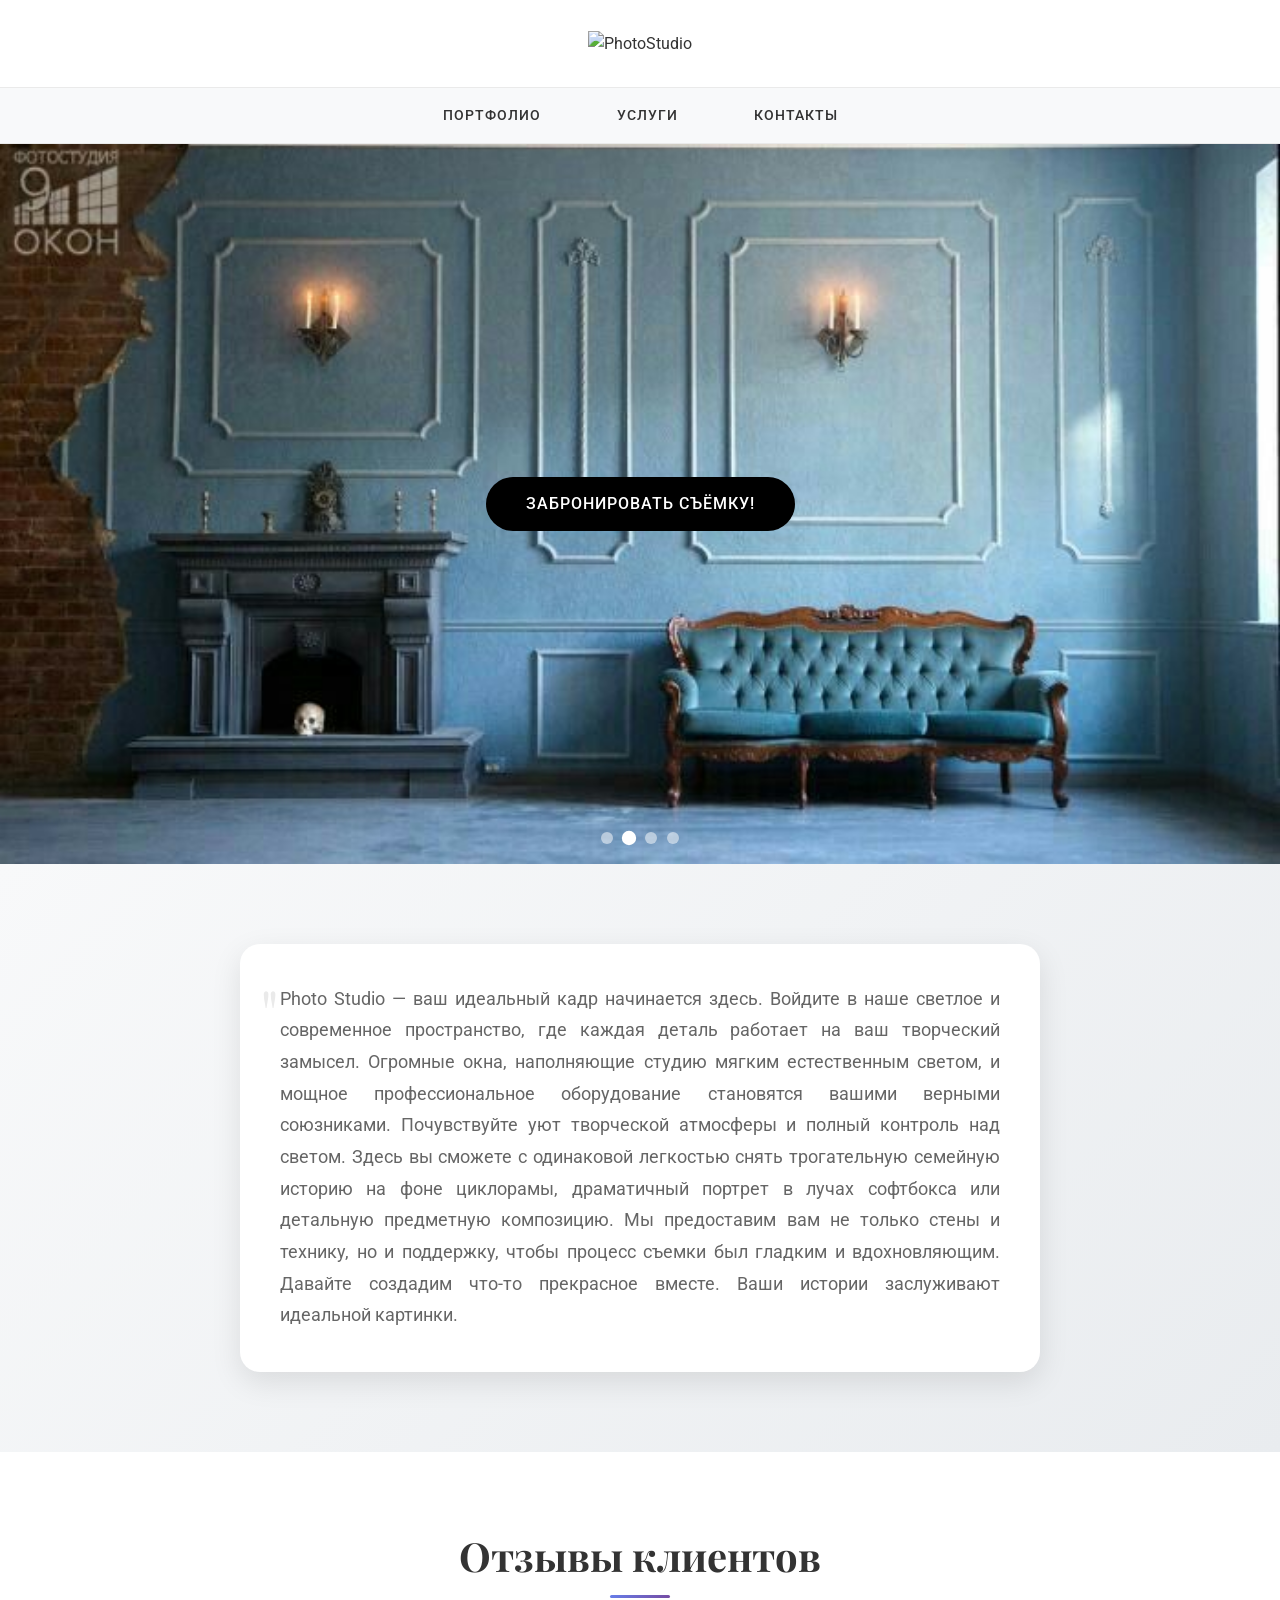
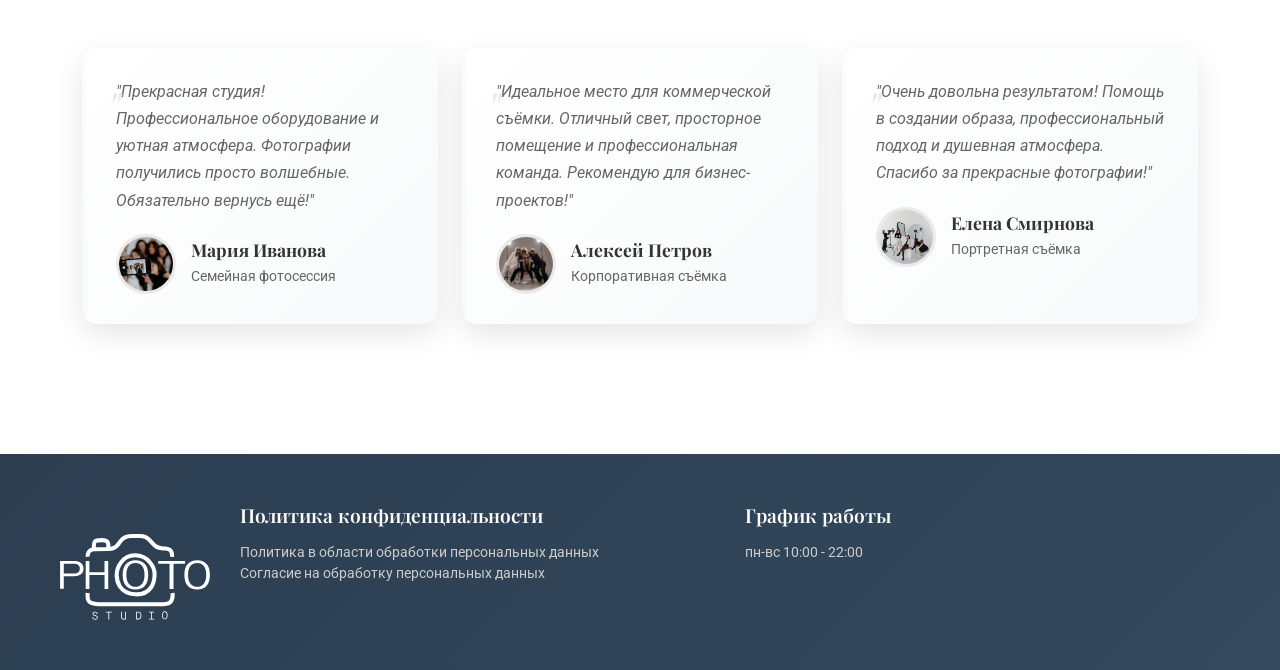
==== фотостудия/index.html @ 74945af2 "Add files via upload" ====
<!DOCTYPE html>
<html lang="ru">
<head>
    <meta charset="UTF-8">
    <meta name="viewport" content="width=device-width, initial-scale=1.0">
    <title>Photo Studio</title>
    <link href="https://cdn.jsdelivr.net/npm/bootstrap@5.3.0-alpha1/dist/css/bootstrap.min.css" rel="stylesheet">
    <link href="https://fonts.googleapis.com/css2?family=Playfair+Display:wght@400;700&family=Roboto:wght@300;400;500&display=swap" rel="stylesheet">
    <link rel="stylesheet" href="https://cdn.jsdelivr.net/npm/bootstrap-icons@1.10.0/font/bootstrap-icons.css">
    <link rel="stylesheet" href="style/style.css">
</head>
<body>
    <div class="container">
        <div class="logo">
            <img src="img/логотип.svg" alt="PhotoStudio" class="logo-img" onclick="window.location.href='index.html'">
        </div>
    </div>
    <nav class="navbar navbar-expand-lg navbar-light navbar-custom">
        <div class="container">
            <button class="navbar-toggler" type="button" data-bs-toggle="collapse" data-bs-target="#navbarNav" aria-controls="navbarNav" aria-expanded="false" aria-label="Toggle navigation">
                <span class="navbar-toggler-icon"></span>
            </button>
            <div class="collapse navbar-collapse justify-content-center" id="navbarNav">
                <ul class="navbar-nav">
                    <li class="nav-item">
                        <a class="nav-link" href="portfolio.html">ПОРТФОЛИО</a>
                    </li>
                    <li class="nav-item">
                        <a class="nav-link" href="services.html">УСЛУГИ</a>
                    </li>
                    <li class="nav-item">
                        <a class="nav-link" href="contacts.html">КОНТАКТЫ</a>
                    </li>
                </ul>
            </div>
        </div>
    </nav>
    <section class="hero-section">
        <div class="hero-slide active" style="background-image: url('img/IMG_0620.JPG')"></div>
        <div class="hero-slide" style="background-image: url('img/IMG_0621.JPG')"></div>
        <div class="hero-slide" style="background-image: url('img/IMG_0622.JPG')"></div>
        <div class="hero-slide" style="background-image: url('img/IMG_0623.JPG')"></div>
        <div class="hero-content">
            <div class="container text-center">
                <a href="record.html" class="btn btn-booking rounded-pill">Забронировать съёмку!</a>
            </div>
        </div>
        <div class="slide-indicators">
        </div>
    </section>
    <section class="about-section">
        <div class="container">
            <div class="row justify-content-center">
                <div class="col-lg-10">
<p class="about-text">Photo Studio — ваш идеальный кадр начинается здесь.
Войдите в наше светлое и современное пространство, где каждая деталь работает на ваш творческий замысел. 
Огромные окна, наполняющие студию мягким естественным светом, и мощное профессиональное оборудование становятся вашими верными союзниками.
Почувствуйте уют творческой атмосферы и полный контроль над светом. 
Здесь вы сможете с одинаковой легкостью снять трогательную семейную историю на фоне циклорамы, драматичный портрет в лучах софтбокса или детальную предметную композицию.
Мы предоставим вам не только стены и технику, но и поддержку, чтобы процесс съемки был гладким и вдохновляющим.
Давайте создадим что-то прекрасное вместе. 
Ваши истории заслуживают идеальной картинки.</p>
                </div>
            </div>
        </div>
    </section>
    <section id="reviews" class="reviews-section">
        <div class="container">
            <h2 class="section-title">Отзывы клиентов</h2>
            <div class="row">
                <div class="col-md-4">
                    <div class="review-card">
                        <div class="review-text">
                            "Прекрасная студия! Профессиональное оборудование и уютная атмосфера. 
                            Фотографии получились просто волшебные. Обязательно вернусь ещё!"
                        </div>
                        <div class="review-author">
                            <img src="img/IMG_0626.JPG" alt="Мария" class="author-avatar">
                            <div class="author-info">
                                <h5>Мария Иванова</h5>
                                <p>Семейная фотосессия</p>
                            </div>
                        </div>
                    </div>
                </div>
                <div class="col-md-4">
                    <div class="review-card">
                        <div class="review-text">
"Идеальное место для коммерческой съёмки. Отличный свет, просторное помещение и профессиональная команда. Рекомендую для бизнес-проектов!"
                        </div>
                        <div class="review-author">
                            <img src="img/IMG_0625.JPG" alt="Алексей" class="author-avatar">
                            <div class="author-info">
                                <h5>Алексей Петров</h5>
                                <p>Корпоративная съёмка</p>
                            </div>
                        </div>
                    </div>
                </div>
                <div class="col-md-4">
                    <div class="review-card">
                        <div class="review-text">
"Очень довольна результатом! Помощь в создании образа, профессиональный подход и душевная атмосфера. Спасибо за прекрасные фотографии!"
                        </div>
                        <div class="review-author">
                            <img src="img/IMG_0624.JPG" alt="Елена" class="author-avatar">
                            <div class="author-info">
                                <h5>Елена Смирнова</h5>
                                <p>Портретная съёмка</p>
                            </div>
                        </div>
                    </div>
                </div>
            </div>
        </div>
    </section>
    <footer class="footer">
        <div class="footer-container">
            <div class="footer-logo">
                <img src="img/Логотип.svg" alt="Логотип" class="logo">
            </div>
            <div class="footer-section">
                <h3 class="footer-title">Политика конфиденциальности</h3>
                <p class="footer-text">
                    <a href="#" class="footer-link">Политика в области обработки персональных данных</a><br>
                    <a href="#" class="footer-link">Согласие на обработку персональных данных</a>
                </p>
            </div>
            <div class="footer-section">
                <h3 class="footer-title">График работы</h3>
                <p class="footer-text">пн-вс 10:00 - 22:00</p>
            </div>
        </div>
    </footer>
    <script src="https://cdn.jsdelivr.net/npm/bootstrap@5.3.0-alpha1/dist/js/bootstrap.bundle.min.js"></script>
    <script>
        class HeroSlider {
    constructor() {
        this.slides = document.querySelectorAll('.hero-slide');
        this.indicatorsContainer = document.querySelector('.slide-indicators');
        this.currentSlide = 0;
        this.slideInterval = null;
        this.slideDuration = 1500;   
        this.createIndicators();
        this.init();
        this.startAutoSlide();
    }
    createIndicators() {
        this.indicatorsContainer.innerHTML = '';
        this.slides.forEach((_, index) => {
            const indicator = document.createElement('div');
            indicator.className = `slide-indicator ${index === 0 ? 'active' : ''}`;
            indicator.setAttribute('data-slide', index);
            this.indicatorsContainer.appendChild(indicator);
        });   
        this.indicators = document.querySelectorAll('.slide-indicator');
    }
    init() {
        this.indicators.forEach((indicator, index) => {
            indicator.addEventListener('click', () => {
                this.goToSlide(index);
            });
        });
        const heroSection = document.querySelector('.hero-section');
        heroSection.addEventListener('mouseenter', () => {
            this.stopAutoSlide();
        });
        heroSection.addEventListener('mouseleave', () => {
            this.startAutoSlide();
        });
        document.addEventListener('keydown', (e) => {
            if (e.key === 'ArrowLeft') {
                this.prevSlide();
            } else if (e.key === 'ArrowRight') {
                this.nextSlide();
            }
        });
    }
    goToSlide(index) {
        this.slides[this.currentSlide].classList.remove('active');
        this.indicators[this.currentSlide].classList.remove('active');
        this.currentSlide = index;   
        this.slides[this.currentSlide].classList.add('active');
        this.indicators[this.currentSlide].classList.add('active');
    }
    nextSlide() {
        let nextIndex = (this.currentSlide + 1) % this.slides.length;
        this.goToSlide(nextIndex);
    }
    prevSlide() {
        let prevIndex = (this.currentSlide - 1 + this.slides.length) % this.slides.length;
        this.goToSlide(prevIndex);
    }
    startAutoSlide() {
        this.stopAutoSlide();
        this.slideInterval = setInterval(() => {
            this.nextSlide();
        }, this.slideDuration);
    }   
    stopAutoSlide() {
        if (this.slideInterval) {
            clearInterval(this.slideInterval);
            this.slideInterval = null;
        }
    }
}
document.addEventListener('DOMContentLoaded', () => {
    new HeroSlider();
    const animateOnScroll = () => {
        const elements = document.querySelectorAll('.review-card, .service-card, .portfolio-item');
        elements.forEach(element => {
            const elementTop = element.getBoundingClientRect().top;
            const elementVisible = 150;
            if (elementTop < window.innerHeight - elementVisible) {
                element.classList.add('fade-in');
            }
        });
    };
    window.addEventListener('scroll', animateOnScroll);
    animateOnScroll(); 
});
    </script>
</body>
</html>
---- фотостудия/style/style.css ----
/* ===== ОБЩИЕ СТИЛИ ===== */
:root {
    --primary-color: #333;
    --secondary-color: #666;
    --accent-color: #000;
    --light-color: #f8f9fa;
    --border-color: #eaeaea;
    --text-light: #ccc;
    --gradient: linear-gradient(135deg, #667eea 0%, #764ba2 100%);
}

* {
    margin: 0;
    padding: 0;
    box-sizing: border-box;
}

body {
    font-family: 'Roboto', sans-serif;
    color: var(--primary-color);
    background-color: #fff;
    line-height: 1.6;
    overflow-x: hidden;
}

h1, h2, h3, h4, h5, h6 {
    font-family: 'Playfair Display', serif;
    font-weight: 700;
}

/* ===== ШАПКА И НАВИГАЦИЯ ===== */
.logo {
    text-align: center;
    padding: 30px 0;
}

.logo-img {
    max-width: 200px;
    height: auto;
    cursor: pointer;
    transition: transform 0.3s ease;
}

.logo-img:hover {
    transform: scale(1.05);
}

.navbar-custom {
    background-color: var(--light-color);
    border-top: 1px solid var(--border-color);
    border-bottom: 1px solid var(--border-color);
    padding: 0.5rem 0;
}

.navbar-nav {
    gap: 40px;
}

.navbar-nav .nav-link {
    color: var(--primary-color);
    font-weight: 500;
    text-transform: uppercase;
    letter-spacing: 1px;
    font-size: 0.9rem;
    transition: all 0.3s;
    margin: 0 10px;
    position: relative;
}

.navbar-nav .nav-link:hover,
.navbar-nav .nav-link.active {
    color: var(--accent-color);
}

.navbar-nav .nav-link::after {
    content: '';
    position: absolute;
    bottom: -5px;
    left: 50%;
    width: 0;
    height: 2px;
    background: var(--accent-color);
    transition: all 0.3s;
    transform: translateX(-50%);
}

.navbar-nav .nav-link:hover::after,
.navbar-nav .nav-link.active::after {
    width: 100%;
}

.navbar-toggler {
    border: none;
    padding: 4px 8px;
}

.navbar-toggler:focus {
    box-shadow: none;
}

/* ===== ГЛАВНЫЙ СЛАЙДЕР ===== */
.hero-section {
    position: relative;
    height: 80vh;
    overflow: hidden;
}

.hero-slide {
    position: absolute;
    top: 0;
    left: 0;
    width: 100%;
    height: 100%;
    background-size: cover;
    background-position: center;
    background-repeat: no-repeat;
    opacity: 0;
    transition: opacity 1s ease;
}

.hero-slide.active {
    opacity: 1;
}

.hero-content {
    position: absolute;
    top: 0;
    left: 0;
    width: 100%;
    height: 100%;
    display: flex;
    align-items: center;
    justify-content: center;
    z-index: 2;
}

.btn-booking {
    background-color: var(--accent-color);
    color: white;
    padding: 15px 40px;
    border: none;
    font-weight: 500;
    letter-spacing: 1px;
    text-transform: uppercase;
    transition: all 0.3s;
    text-decoration: none;
    display: inline-block;
    border-radius: 25px;
    position: relative;
    overflow: hidden;
}

.btn-booking::before {
    content: '';
    position: absolute;
    top: 0;
    left: -100%;
    width: 100%;
    height: 100%;
    background: linear-gradient(90deg, transparent, rgba(255,255,255,0.2), transparent);
    transition: left 0.5s;
}

.btn-booking:hover::before {
    left: 100%;
}

.btn-booking:hover {
    background-color: #222;
    transform: translateY(-2px);
    box-shadow: 0 10px 20px rgba(0,0,0,0.2);
    color: white;
}

.slide-indicators {
    position: absolute;
    bottom: 20px;
    left: 0;
    right: 0;
    display: flex;
    justify-content: center;
    gap: 10px;
    z-index: 3;
}

.slide-indicator {
    width: 12px;
    height: 12px;
    border-radius: 50%;
    background: rgba(255, 255, 255, 0.5);
    cursor: pointer;
    transition: all 0.3s;
}

.slide-indicator.active {
    background: white;
    transform: scale(1.2);
}

/* ===== СЕКЦИИ ===== */
.about-section {
    padding: 80px 0;
    text-align: center;
    background: linear-gradient(135deg, #f8f9fa 0%, #e9ecef 100%);
}

.about-text {
    max-width: 800px;
    margin: 0 auto;
    font-size: 1.1rem;
    line-height: 1.8;
    color: var(--secondary-color);
    text-align: justify;
    position: relative;
    padding: 40px;
    background: white;
    border-radius: 20px;
    box-shadow: 0 10px 30px rgba(0,0,0,0.1);
}

.about-text::before {
    content: '"';
    font-size: 4rem;
    color: var(--border-color);
    position: absolute;
    top: 10px;
    left: 20px;
    font-family: 'Playfair Display', serif;
}

.section-title {
    text-align: center;
    margin-bottom: 50px;
    font-size: 2.5rem;
    position: relative;
}

.section-title::after {
    content: '';
    display: block;
    width: 60px;
    height: 3px;
    background: var(--gradient);
    margin: 15px auto;
    border-radius: 2px;
}

/* ===== УСЛУГИ ===== */
.service-card {
    background: #fff;
    border-radius: 20px;
    overflow: hidden;
    box-shadow: 0 10px 30px rgba(0,0,0,0.1);
    transition: all 0.3s ease;
    height: 100%;
    margin-bottom: 30px;
    position: relative;
}

.service-card::before {
    content: '';
    position: absolute;
    top: 0;
    left: 0;
    right: 0;
    height: 4px;
    background: var(--gradient);
    transform: scaleX(0);
    transition: transform 0.3s ease;
}

.service-card:hover::before {
    transform: scaleX(1);
}

.service-card:hover {
    transform: translateY(-10px);
    box-shadow: 0 20px 40px rgba(0,0,0,0.15);
}

.service-image {
    height: 250px;
    background: linear-gradient(135deg, #667eea, #764ba2);
    display: flex;
    align-items: center;
    justify-content: center;
    color: white;
    font-size: 18px;
    font-weight: 500;
    position: relative;
    overflow: hidden;
}

.service-image i {
    font-size: 3rem;
    margin-bottom: 10px;
}

.service-content {
    padding: 30px 25px;
    text-align: center;
}

.service-content h3 {
    font-size: 1.3rem;
    margin-bottom: 15px;
    color: var(--primary-color);
    font-weight: 600;
}

.service-price {
    font-size: 1.5rem;
    font-weight: 700;
    color: var(--accent-color);
    margin-bottom: 20px;
}

.service-features {
    list-style: none;
    padding: 0;
    margin-bottom: 25px;
    text-align: left;
}

.service-features li {
    padding: 5px 0;
    position: relative;
    padding-left: 20px;
}

.service-features li::before {
    content: '✓';
    position: absolute;
    left: 0;
    color: #28a745;
    font-weight: bold;
}

.service-content .btn-primary {
    background: var(--gradient);
    border: none;
    padding: 12px 30px;
    border-radius: 25px;
    font-weight: 500;
    text-transform: uppercase;
    letter-spacing: 0.5px;
    transition: all 0.3s ease;
    width: 100%;
}

.service-content .btn-primary:hover {
    transform: translateY(-2px);
    box-shadow: 0 5px 15px rgba(102, 126, 234, 0.4);
}

/* ===== ПОРТФОЛИО ===== */
.portfolio {
    padding: 80px 0;
    background: var(--light-color);
}

.portfolio-filters {
    text-align: center;
    margin-bottom: 40px;
}

.filter-btn {
    background: none;
    border: 2px solid var(--border-color);
    padding: 10px 25px;
    margin: 0 5px 10px;
    border-radius: 25px;
    transition: all 0.3s;
    font-weight: 500;
    cursor: pointer;
}

.filter-btn.active,
.filter-btn:hover {
    background: var(--gradient);
    color: white;
    border-color: transparent;
}

.portfolio-item {
    background-color: #fff;
    border-radius: 20px;
    overflow: hidden;
    box-shadow: 0 10px 30px rgba(0,0,0,0.1);
    transition: all 0.3s ease;
    height: 100%;
    margin-bottom: 30px;
}

.portfolio-item:hover {
    transform: translateY(-10px);
    box-shadow: 0 20px 40px rgba(0,0,0,0.15);
}

.portfolio-image {
    height: 300px;
    background: var(--gradient);
    display: flex;
    align-items: center;
    justify-content: center;
    color: white;
    font-size: 16px;
    position: relative;
    overflow: hidden;
}

.portfolio-image::before {
    content: '📷';
    font-size: 3rem;
    margin-bottom: 10px;
}

.portfolio-info {
    padding: 25px;
    text-align: center;
}

.portfolio-info h3 {
    font-size: 20px;
    margin-bottom: 10px;
    color: var(--primary-color);
    font-weight: 600;
}

.portfolio-info p {
    color: var(--secondary-color);
    margin: 0;
}

/* ===== ОТЗЫВЫ ===== */
.reviews-section {
    padding: 80px 0;
    background: white;
}

.review-card {
    background-color: #fff;
    border-radius: 15px;
    padding: 30px;
    box-shadow: 0 10px 30px rgba(0,0,0,0.1);
    height: 100%;
    transition: transform 0.3s;
    border-left: 4px solid transparent;
    background: linear-gradient(135deg, #fff 0%, #f8f9fa 100%);
}

.review-card:hover {
    transform: translateY(-5px);
    border-left-color: #667eea;
}

.review-text {
    font-style: italic;
    margin-bottom: 20px;
    color: var(--secondary-color);
    line-height: 1.7;
    position: relative;
}

.review-text::before {
    content: '"';
    font-size: 3rem;
    color: var(--border-color);
    position: absolute;
    top: -10px;
    left: -10px;
    font-family: 'Playfair Display', serif;
}

.review-author {
    display: flex;
    align-items: center;
}

.author-avatar {
    width: 60px;
    height: 60px;
    border-radius: 50%;
    object-fit: cover;
    margin-right: 15px;
    border: 3px solid var(--border-color);
}

.author-info h5 {
    margin-bottom: 5px;
    font-size: 1.1rem;
}

.author-info p {
    color: var(--secondary-color);
    margin: 0;
    font-size: 0.9rem;
}

/* ===== СТРАНИЦА ЗАПИСИ ===== */
.record-section {
    padding: 80px 0;
    background: linear-gradient(135deg, #667eea 0%, #764ba2 100%);
    min-height: calc(100vh - 200px);
    display: flex;
    align-items: center;
}

.record-form {
    background: white;
    padding: 50px;
    border-radius: 20px;
    box-shadow: 0 20px 40px rgba(0,0,0,0.1);
}

.form-group {
    margin-bottom: 25px;
}

.form-label {
    font-weight: 500;
    margin-bottom: 8px;
    color: var(--primary-color);
}

.form-control {
    border: 2px solid var(--border-color);
    border-radius: 10px;
    padding: 12px 15px;
    transition: all 0.3s;
}

.form-control:focus {
    border-color: #667eea;
    box-shadow: 0 0 0 0.2rem rgba(102, 126, 234, 0.1);
}

.btn-submit {
    background: var(--gradient);
    color: white;
    padding: 15px 40px;
    border: none;
    border-radius: 25px;
    font-weight: 500;
    text-transform: uppercase;
    letter-spacing: 1px;
    transition: all 0.3s;
    width: 100%;
}

.btn-submit:hover {
    transform: translateY(-2px);
    box-shadow: 0 10px 20px rgba(102, 126, 234, 0.3);
}

/* ===== КОМАНДА ===== */
.photographers-section {
    padding: 60px 0 30px;
}

.photographer-card {
    background: #fff;
    border-radius: 15px;
    padding: 25px;
    margin-bottom: 25px;
    box-shadow: 0 5px 20px rgba(0,0,0,0.08);
    border: 1px solid #eaeaea;
    transition: all 0.3s ease;
    position: relative;
    overflow: hidden;
}

.photographer-card::before {
    content: '';
    position: absolute;
    top: 0;
    left: 0;
    right: 0;
    height: 3px;
    background: var(--gradient);
}

.photographer-card:hover {
    transform: translateY(-5px);
    box-shadow: 0 10px 30px rgba(0,0,0,0.12);
}

.photographer-header {
    display: flex;
    justify-content: space-between;
    align-items: center;
    cursor: pointer;
}

.photographer-name {
    font-size: 1.3rem;
    font-weight: 600;
    color: #333;
    margin: 0;
    font-family: 'Playfair Display', serif;
}

.expand-btn {
    background: none;
    border: none;
    font-size: 1.1rem;
    color: #666;
    cursor: pointer;
    transition: color 0.3s;
    padding: 5px 10px;
    border-radius: 5px;
}

.expand-btn:hover {
    color: #333;
    background-color: #f8f9fa;
}

.photographer-details {
    margin-top: 20px;
    padding-top: 20px;
    border-top: 1px solid #eaeaea;
    display: none;
}

.photographer-details.show {
    display: block;
    animation: fadeIn 0.3s ease;
}

.detail-item {
    margin-bottom: 12px;
    display: flex;
    align-items: center;
}

.detail-icon {
    width: 20px;
    margin-right: 10px;
    color: #667eea;
}

.detail-text {
    color: #555;
    line-height: 1.5;
}

.specialties {
    display: flex;
    flex-wrap: wrap;
    gap: 8px;
    margin-top: 15px;
}

.specialty-tag {
    background: var(--gradient);
    color: white;
    padding: 5px 12px;
    border-radius: 15px;
    font-size: 0.85rem;
    border: none;
}

/* ===== КОНТАКТЫ ===== */
.contacts-section {
    padding: 40px 0 80px;
}

.contact-info {
    margin-bottom: 50px;
}

.contact-item {
    margin-bottom: 30px;
    padding: 30px;
    border-radius: 15px;
    background: white;
    transition: all 0.3s ease;
    box-shadow: 0 5px 15px rgba(0,0,0,0.1);
    text-align: center;
    height: 100%;
}

.contact-item:hover {
    transform: translateY(-5px);
    box-shadow: 0 15px 30px rgba(0,0,0,0.15);
}

.contact-icon {
    font-size: 2.5rem;
    margin-bottom: 20px;
    color: #667eea;
}

.contact-title {
    font-size: 1.3rem;
    font-weight: 600;
    margin-bottom: 15px;
    color: #333;
}

.contact-text {
    color: #666;
    line-height: 1.6;
}

.contact-link {
    color: #333;
    text-decoration: none;
    transition: color 0.3s;
    font-weight: 500;
}

.contact-link:hover {
    color: #667eea;
    text-decoration: none;
}

.social-links {
    display: flex;
    justify-content: center;
    gap: 15px;
    margin-top: 20px;
}

.social-link {
    display: flex;
    align-items: center;
    justify-content: center;
    width: 50px;
    height: 50px;
    background: var(--gradient);
    color: white;
    border-radius: 50%;
    text-decoration: none;
    transition: all 0.3s ease;
    font-size: 1.2rem;
}

.social-link:hover {
    transform: translateY(-3px) scale(1.1);
    box-shadow: 0 10px 20px rgba(102, 126, 234, 0.3);
    color: white;
}

/* ===== FAQ ===== */
.accordion-section {
    margin: 50px 0;
}

.accordion-custom .accordion-item {
    border: none;
    margin-bottom: 15px;
    border-radius: 10px;
    overflow: hidden;
    box-shadow: 0 5px 15px rgba(0,0,0,0.1);
}

.accordion-custom .accordion-button {
    background-color: #f8f9fa;
    font-weight: 500;
    padding: 20px;
    border: none;
    box-shadow: none;
    font-size: 1.1rem;
}

.accordion-custom .accordion-button:not(.collapsed) {
    background-color: #667eea;
    color: white;
}

.accordion-custom .accordion-body {
    padding: 20px;
    background-color: #fff;
    line-height: 1.7;
    color: #666;
}

/* ===== КАРТА ===== */
.map-section {
    margin-top: 50px;
    border-radius: 15px;
    overflow: hidden;
    box-shadow: 0 10px 30px rgba(0,0,0,0.1);
}

.map-placeholder {
    height: 400px;
    background: var(--gradient);
    display: flex;
    align-items: center;
    justify-content: center;
    color: white;
    font-size: 18px;
    font-weight: 500;
}

/* ===== ПОДВАЛ ===== */
.footer {
    background: linear-gradient(135deg, #2c3e50 0%, #34495e 100%);
    color: #fff;
    padding: 50px 0 20px;
    margin-top: 50px;
}

.footer-container {
    display: flex;
    flex-wrap: wrap;
    justify-content: space-between;
    max-width: 1200px;
    margin: 0 auto;
    padding: 0 20px;
    gap: 30px;
}

.footer-logo {
    flex: 0 0 auto;
}

.footer-logo img {
    max-width: 150px;
    height: auto;
    filter: brightness(0) invert(1);
    cursor: pointer;
}

.footer-section {
    flex: 1;
    min-width: 250px;
}

.footer-title {
    font-size: 1.2rem;
    font-weight: 600;
    margin-bottom: 15px;
    color: #fff;
}

.footer-text {
    font-size: 14px;
    line-height: 1.5;
    color: var(--text-light);
    margin: 0 0 10px 0;
}

.footer-link {
    color: var(--text-light);
    text-decoration: none;
    transition: color 0.3s;
}

.footer-link:hover {
    color: #fff;
    text-decoration: underline;
}

.copyright {
    text-align: center;
    width: 100%;
    margin-top: 30px;
    padding-top: 20px;
    border-top: 1px solid #444;
    color: #999;
    font-size: 0.9rem;
}

/* ===== АНИМАЦИИ ===== */
@keyframes fadeIn {
    from { opacity: 0; transform: translateY(20px); }
    to { opacity: 1; transform: translateY(0); }
}

.fade-in {
    animation: fadeIn 0.6s ease-out;
}

@keyframes pulse {
    0% { transform: scale(1); }
    50% { transform: scale(1.05); }
    100% { transform: scale(1); }
}

.pulse {
    animation: pulse 2s infinite;
}

/* ===== АДАПТИВНОСТЬ ===== */
@media (max-width: 768px) {
    .navbar-nav {
        gap: 20px;
    }
    
    .hero-section {
        height: 60vh;
    }
    
    .footer-container {
        flex-direction: column;
        text-align: center;
        gap: 25px;
    }
    
    .footer-section {
        min-width: 100%;
    }
    
    .footer {
        padding: 30px 0;
    }
    
    .about-text {
        text-align: left;
        padding: 30px 20px;
    }
    
    .section-title {
        font-size: 2rem;
    }
    
    .service-content {
        padding: 25px 20px;
    }
    
    .record-form {
        padding: 30px 20px;
    }
    
    .photographer-header {
        flex-direction: column;
        align-items: flex-start;
        gap: 10px;
    }
    
    .expand-btn {
        align-self: flex-end;
    }
}

@media (max-width: 576px) {
    .portfolio-item {
        margin-bottom: 20px;
    }
    
    .section-title {
        font-size: 1.8rem;
    }
    
    .btn-booking {
        padding: 12px 30px;
        font-size: 0.9rem;
    }
    
    .service-image {
        height: 200px;
    }
    
    .portfolio-image {
        height: 250px;
    }
    
    .service-content h3 {
        font-size: 1.1rem;
    }
    
    .contact-item {
        padding: 20px 15px;
    }
}
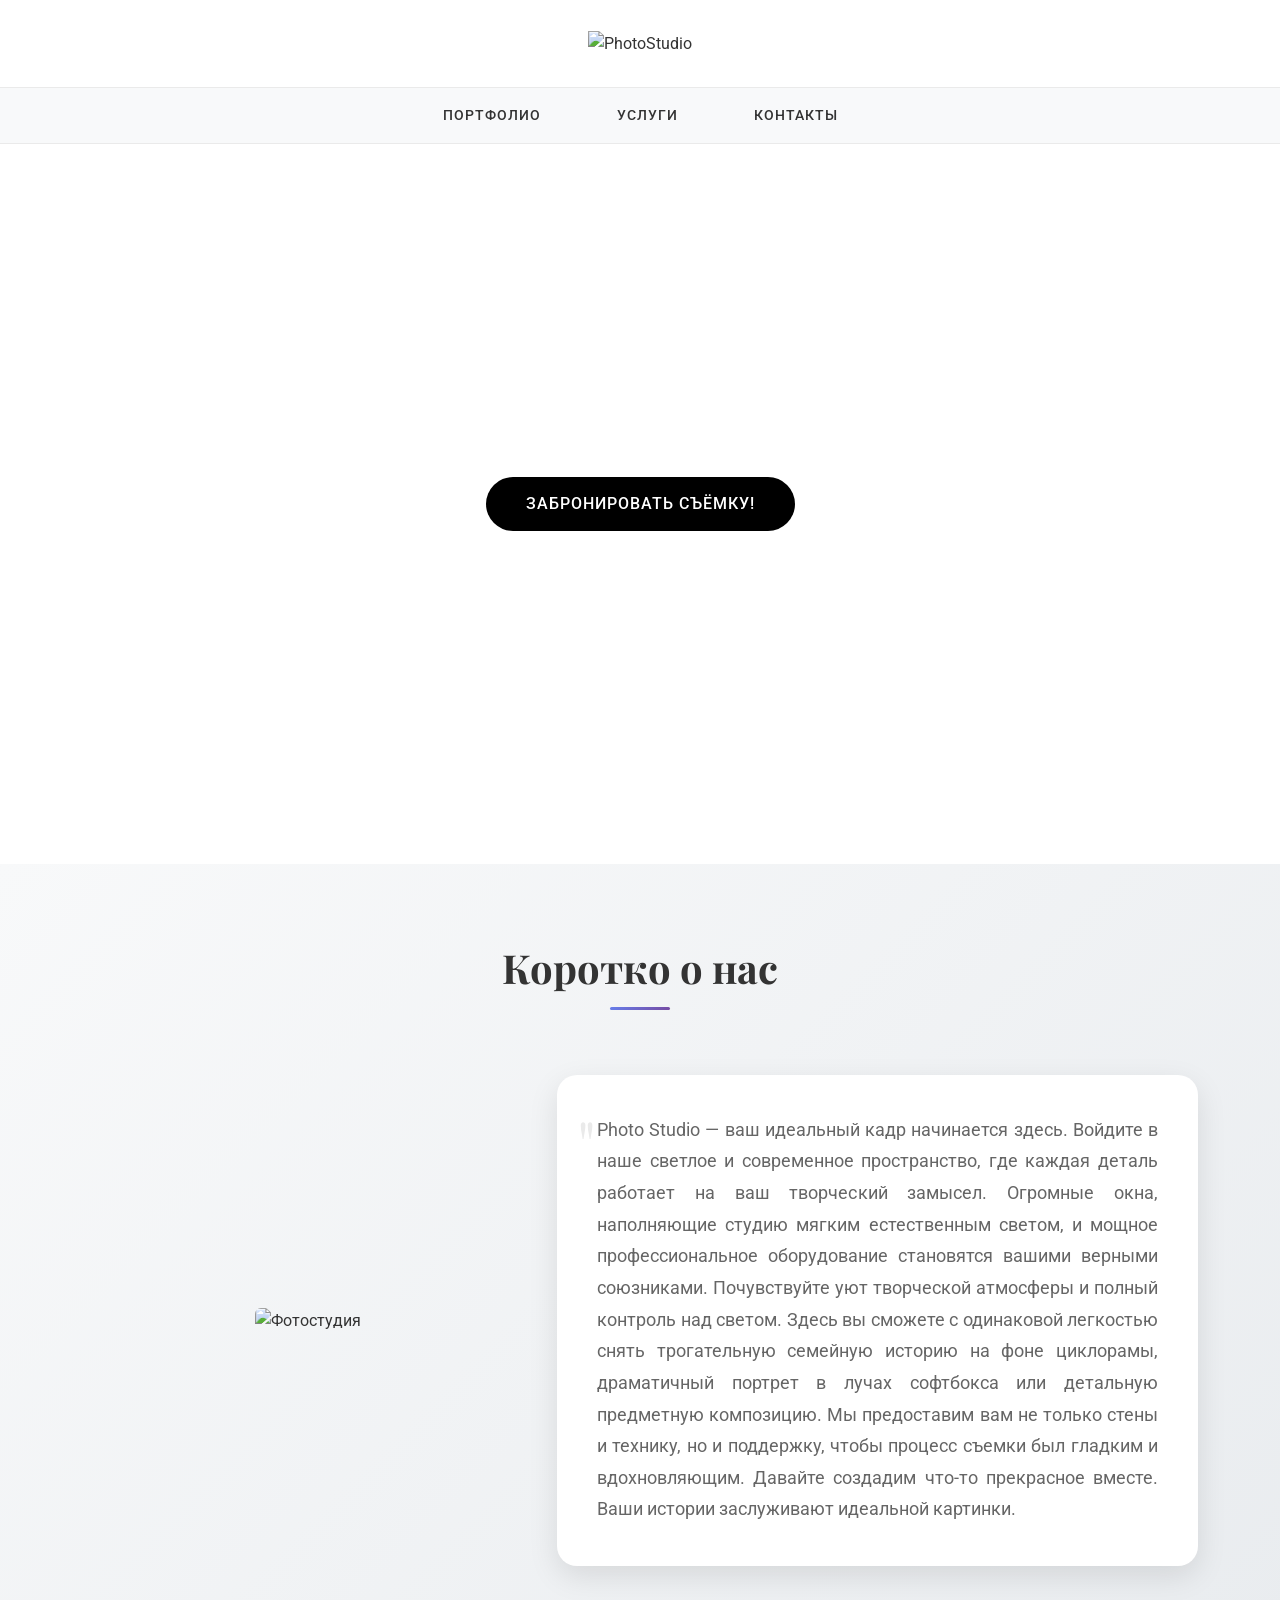
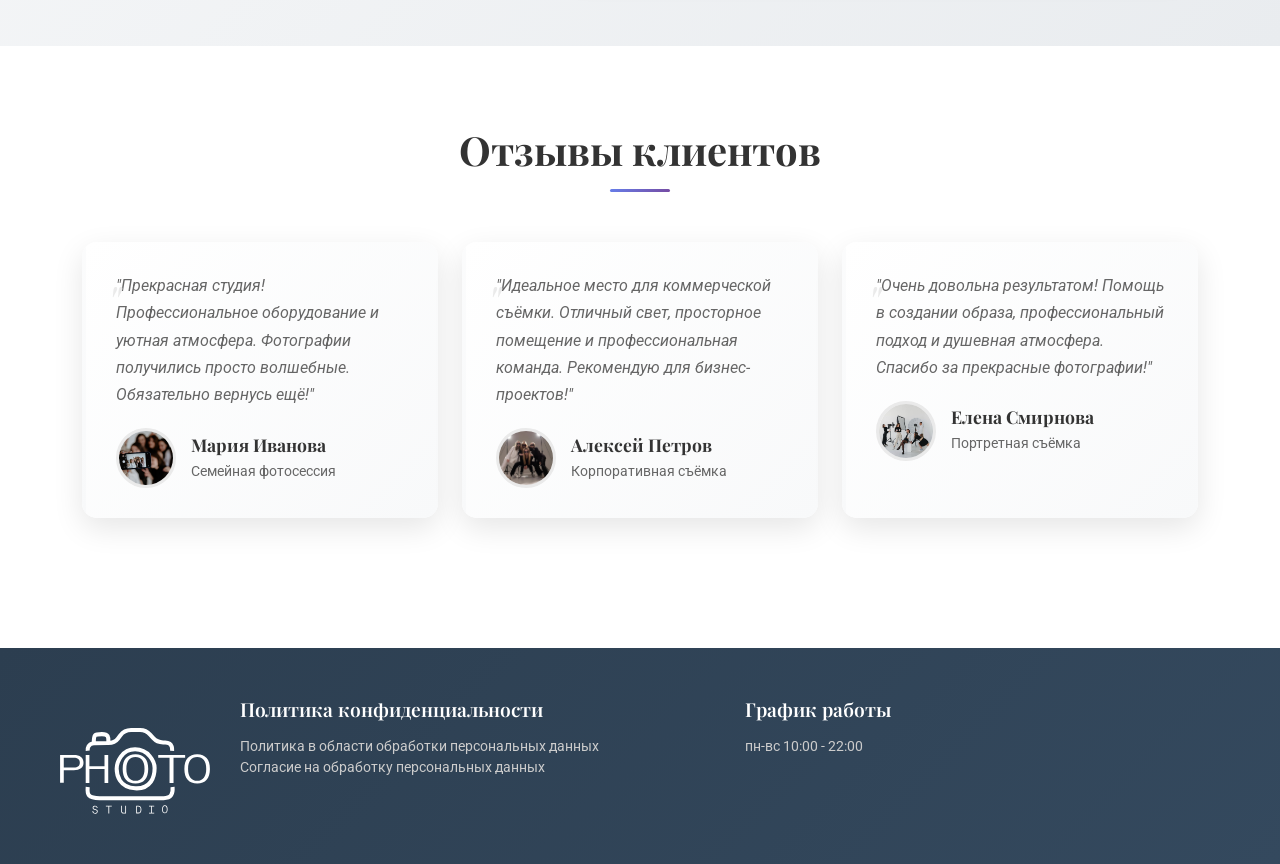
==== commit 91145b8a: "Update index.html" ====
--- a/фотостудия/index.html
+++ b/фотостудия/index.html
@@ -36,9 +36,9 @@
         </div>
     </nav>
     <section class="hero-section">
-        <div class="hero-slide active" style="background-image: url('img/IMG_0620.JPG')"></div>
-        <div class="hero-slide" style="background-image: url('img/IMG_0621.JPG')"></div>
-        <div class="hero-slide" style="background-image: url('img/IMG_0622.JPG')"></div>
+        <div class="hero-slide active" style="background-image: url('img/IMG_0622.JPG')"></div>
+        <div class="hero-slide" style="background-image: url('img/6.jpg')"></div>
+        <div class="hero-slide" style="background-image: url('img/7.webp')"></div>
         <div class="hero-slide" style="background-image: url('img/IMG_0623.JPG')"></div>
         <div class="hero-content">
             <div class="container text-center">
@@ -50,17 +50,26 @@
     </section>
     <section class="about-section">
         <div class="container">
-            <div class="row justify-content-center">
-                <div class="col-lg-10">
-<p class="about-text">Photo Studio — ваш идеальный кадр начинается здесь.
-Войдите в наше светлое и современное пространство, где каждая деталь работает на ваш творческий замысел. 
-Огромные окна, наполняющие студию мягким естественным светом, и мощное профессиональное оборудование становятся вашими верными союзниками.
-Почувствуйте уют творческой атмосферы и полный контроль над светом. 
-Здесь вы сможете с одинаковой легкостью снять трогательную семейную историю на фоне циклорамы, драматичный портрет в лучах софтбокса или детальную предметную композицию.
-Мы предоставим вам не только стены и технику, но и поддержку, чтобы процесс съемки был гладким и вдохновляющим.
-Давайте создадим что-то прекрасное вместе. 
-Ваши истории заслуживают идеальной картинки.</p>
-                </div>
+            <div class="row align-items-center">
+                <h2 class="section-title">Коротко о нас</h2>
+                <div class="col-lg-5">
+                    <div class="about-image">
+                        <img src="img/3.jpg" alt="Фотостудия" class="img-fluid rounded">
+                    </div>
+                </div>
+                <!-- Текст слева -->
+                <div class="col-lg-7">
+                    <p class="about-text">Photo Studio — ваш идеальный кадр начинается здесь.
+                    Войдите в наше светлое и современное пространство, где каждая деталь работает на ваш творческий замысел. 
+                    Огромные окна, наполняющие студию мягким естественным светом, и мощное профессиональное оборудование становятся вашими верными союзниками.
+                    Почувствуйте уют творческой атмосферы и полный контроль над светом. 
+                    Здесь вы сможете с одинаковой легкостью снять трогательную семейную историю на фоне циклорамы, драматичный портрет в лучах софтбокса или детальную предметную композицию.
+                    Мы предоставим вам не только стены и технику, но и поддержку, чтобы процесс съемки был гладким и вдохновляющим.
+                    Давайте создадим что-то прекрасное вместе. 
+                    Ваши истории заслуживают идеальной картинки.</p>
+                </div>
+                <!-- Изображение справа -->
+                
             </div>
         </div>
     </section>
@@ -221,4 +230,4 @@
 });
     </script>
 </body>
-</html>+</html>
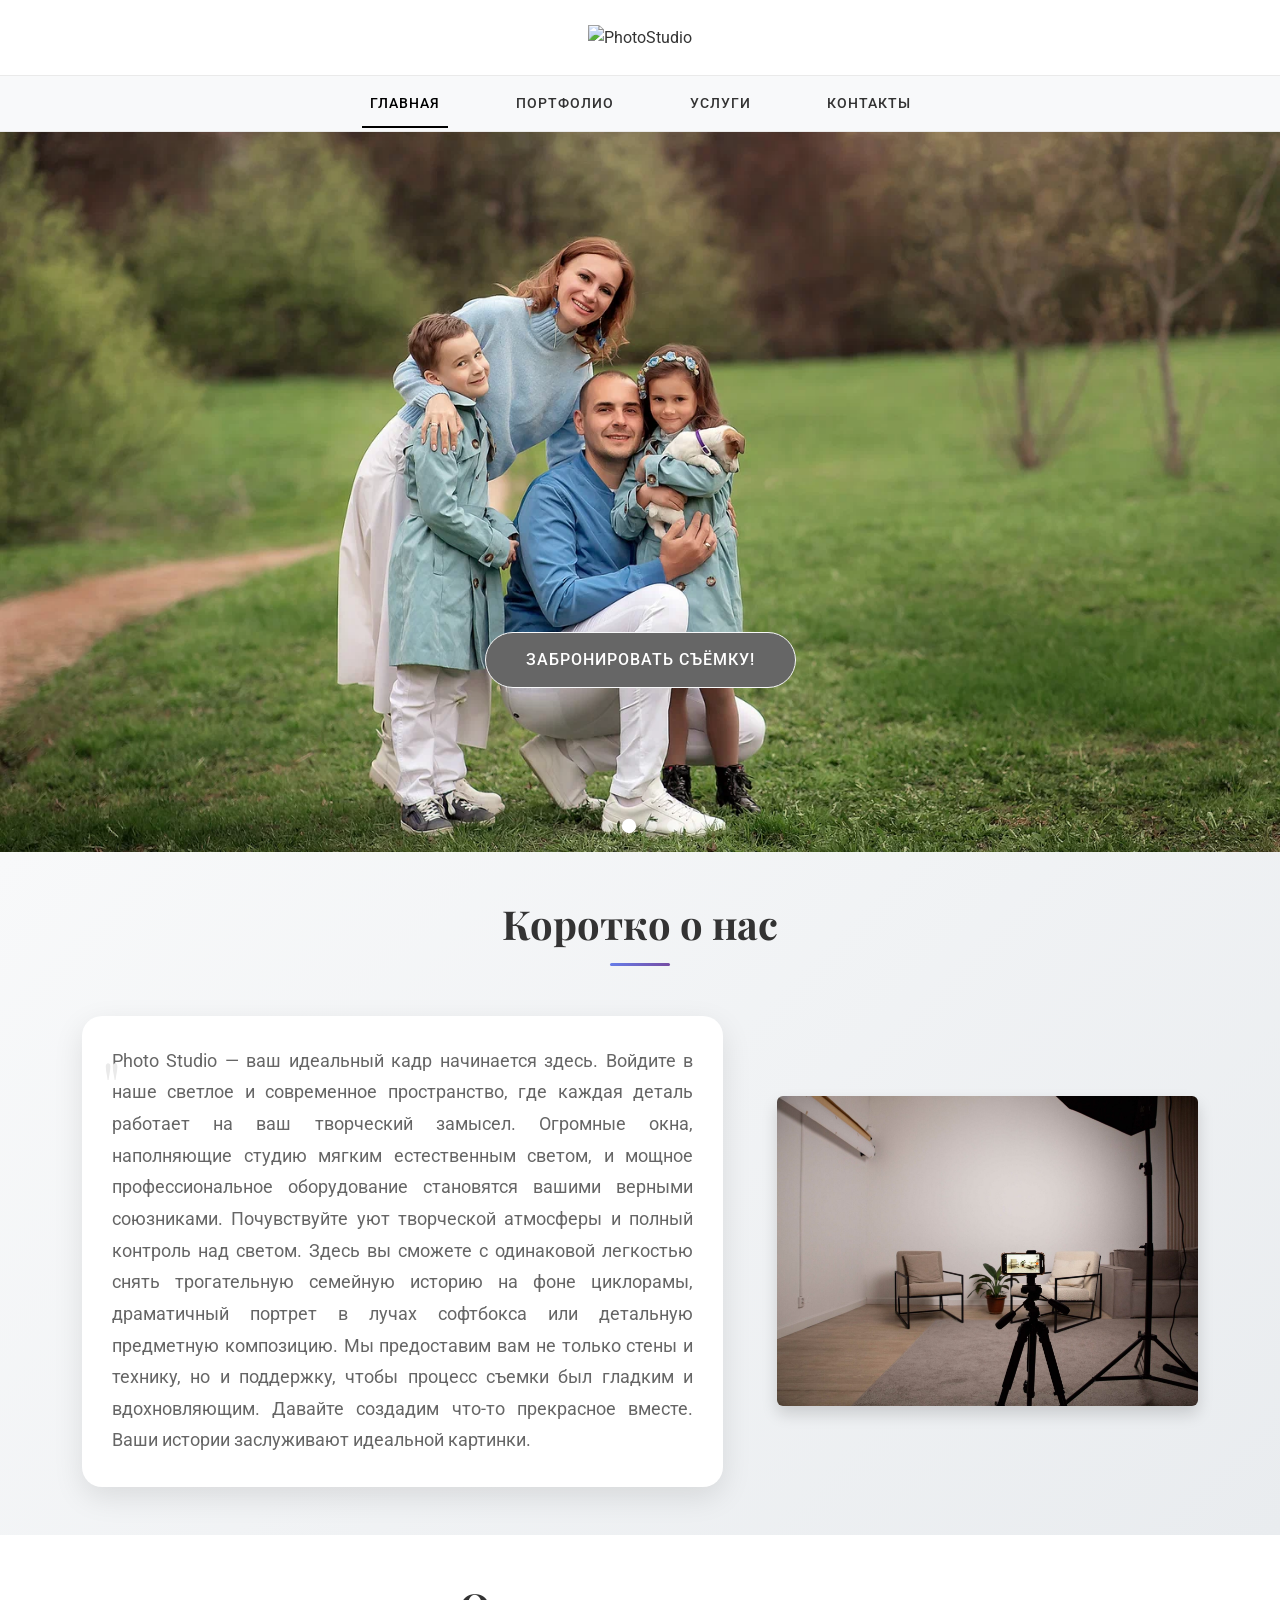
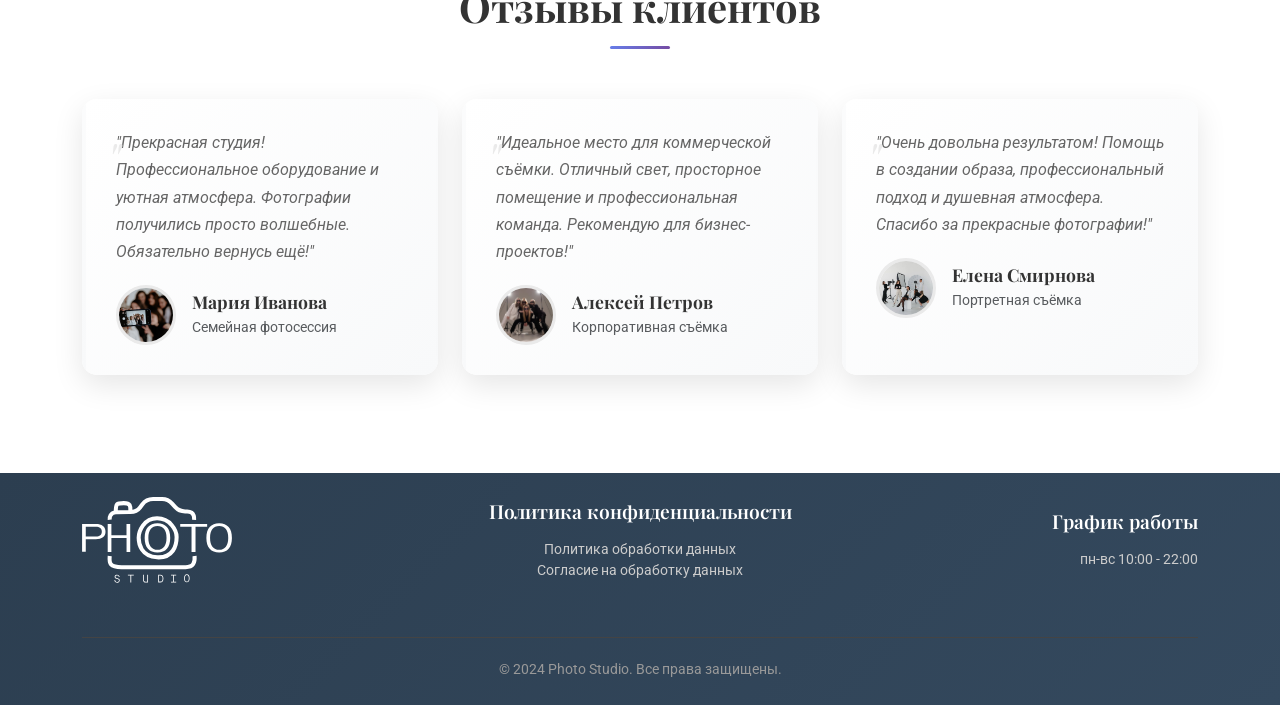
==== commit f107c4a0: "Update index.html" ====
--- a/фотостудия/index.html
+++ b/фотостудия/index.html
@@ -3,38 +3,49 @@
 <head>
     <meta charset="UTF-8">
     <meta name="viewport" content="width=device-width, initial-scale=1.0">
-    <title>Photo Studio</title>
-    <link href="https://cdn.jsdelivr.net/npm/bootstrap@5.3.0-alpha1/dist/css/bootstrap.min.css" rel="stylesheet">
+    <title>Photo Studio - Главная</title>
+    <!-- Bootstrap 5 CSS -->
+    <link href="https://cdn.jsdelivr.net/npm/bootstrap@5.3.0/dist/css/bootstrap.min.css" rel="stylesheet">
+    <!-- Bootstrap Icons -->
+    <link rel="stylesheet" href="https://cdn.jsdelivr.net/npm/bootstrap-icons@1.10.0/font/bootstrap-icons.css">
+    <!-- Google Fonts -->
     <link href="https://fonts.googleapis.com/css2?family=Playfair+Display:wght@400;700&family=Roboto:wght@300;400;500&display=swap" rel="stylesheet">
-    <link rel="stylesheet" href="https://cdn.jsdelivr.net/npm/bootstrap-icons@1.10.0/font/bootstrap-icons.css">
     <link rel="stylesheet" href="style/style.css">
 </head>
 <body>
-    <div class="container">
-        <div class="logo">
-            <img src="img/логотип.svg" alt="PhotoStudio" class="logo-img" onclick="window.location.href='index.html'">
-        </div>
-    </div>
-    <nav class="navbar navbar-expand-lg navbar-light navbar-custom">
-        <div class="container">
-            <button class="navbar-toggler" type="button" data-bs-toggle="collapse" data-bs-target="#navbarNav" aria-controls="navbarNav" aria-expanded="false" aria-label="Toggle navigation">
-                <span class="navbar-toggler-icon"></span>
-            </button>
-            <div class="collapse navbar-collapse justify-content-center" id="navbarNav">
-                <ul class="navbar-nav">
-                    <li class="nav-item">
-                        <a class="nav-link" href="portfolio.html">ПОРТФОЛИО</a>
-                    </li>
-                    <li class="nav-item">
-                        <a class="nav-link" href="services.html">УСЛУГИ</a>
-                    </li>
-                    <li class="nav-item">
-                        <a class="nav-link" href="contacts.html">КОНТАКТЫ</a>
-                    </li>
-                </ul>
-            </div>
-        </div>
-    </nav>
+    <!-- Header -->
+    <header>
+        <div class="container">
+            <div class="logo text-center py-4">
+                <img src="img/логотип.svg" alt="PhotoStudio" class="logo-img" onclick="window.location.href='index.html'">
+            </div>
+        </div>
+        <nav class="navbar navbar-expand-lg navbar-light navbar-custom">
+            <div class="container">
+                <button class="navbar-toggler" type="button" data-bs-toggle="collapse" data-bs-target="#navbarNav">
+                    <span class="navbar-toggler-icon"></span>
+                </button>
+                <div class="collapse navbar-collapse justify-content-center" id="navbarNav">
+                    <ul class="navbar-nav">
+                        <li class="nav-item">
+                            <a class="nav-link active" href="index.html">ГЛАВНАЯ</a>
+                        </li>
+                        <li class="nav-item">
+                            <a class="nav-link" href="portfolio.html">ПОРТФОЛИО</a>
+                        </li>
+                        <li class="nav-item">
+                            <a class="nav-link" href="services.html">УСЛУГИ</a>
+                        </li>
+                        <li class="nav-item">
+                            <a class="nav-link" href="contacts.html">КОНТАКТЫ</a>
+                        </li>
+                    </ul>
+                </div>
+            </div>
+        </nav>
+    </header>
+
+    <!-- Hero Section -->
     <section class="hero-section">
         <div class="hero-slide active" style="background-image: url('img/IMG_0622.JPG')"></div>
         <div class="hero-slide" style="background-image: url('img/6.jpg')"></div>
@@ -45,77 +56,79 @@
                 <a href="record.html" class="btn btn-booking rounded-pill">Забронировать съёмку!</a>
             </div>
         </div>
-        <div class="slide-indicators">
-        </div>
+        <div class="slide-indicators"></div>
     </section>
-    <section class="about-section">
-        <div class="container">
+
+    <!-- About Section -->
+    <section class="about-section py-5">
+        <div class="container">
+            <h2 class="section-title">Коротко о нас</h2>
             <div class="row align-items-center">
-                <h2 class="section-title">Коротко о нас</h2>
+                <div class="col-lg-7 mb-4 mb-lg-0">
+                    <div class="about-text">
+                        Photo Studio — ваш идеальный кадр начинается здесь.
+                        Войдите в наше светлое и современное пространство, где каждая деталь работает на ваш творческий замысел. 
+                        Огромные окна, наполняющие студию мягким естественным светом, и мощное профессиональное оборудование становятся вашими верными союзниками.
+                        Почувствуйте уют творческой атмосферы и полный контроль над светом. 
+                        Здесь вы сможете с одинаковой легкостью снять трогательную семейную историю на фоне циклорамы, драматичный портрет в лучах софтбокса или детальную предметную композицию.
+                        Мы предоставим вам не только стены и технику, но и поддержку, чтобы процесс съемки был гладким и вдохновляющим.
+                        Давайте создадим что-то прекрасное вместе. 
+                        Ваши истории заслуживают идеальной картинки.
+                    </div>
+                </div>
                 <div class="col-lg-5">
                     <div class="about-image">
-                        <img src="img/3.jpg" alt="Фотостудия" class="img-fluid rounded">
-                    </div>
-                </div>
-                <!-- Текст слева -->
-                <div class="col-lg-7">
-                    <p class="about-text">Photo Studio — ваш идеальный кадр начинается здесь.
-                    Войдите в наше светлое и современное пространство, где каждая деталь работает на ваш творческий замысел. 
-                    Огромные окна, наполняющие студию мягким естественным светом, и мощное профессиональное оборудование становятся вашими верными союзниками.
-                    Почувствуйте уют творческой атмосферы и полный контроль над светом. 
-                    Здесь вы сможете с одинаковой легкостью снять трогательную семейную историю на фоне циклорамы, драматичный портрет в лучах софтбокса или детальную предметную композицию.
-                    Мы предоставим вам не только стены и технику, но и поддержку, чтобы процесс съемки был гладким и вдохновляющим.
-                    Давайте создадим что-то прекрасное вместе. 
-                    Ваши истории заслуживают идеальной картинки.</p>
-                </div>
-                <!-- Изображение справа -->
-                
+                        <img src="img/3.jpg" alt="Фотостудия" class="img-fluid rounded shadow">
+                    </div>
+                </div>
             </div>
         </div>
     </section>
-    <section id="reviews" class="reviews-section">
+
+    <!-- Reviews Section -->
+    <section id="reviews" class="reviews-section py-5">
         <div class="container">
             <h2 class="section-title">Отзывы клиентов</h2>
-            <div class="row">
+            <div class="row g-4">
                 <div class="col-md-4">
-                    <div class="review-card">
+                    <div class="review-card fade-in">
                         <div class="review-text">
                             "Прекрасная студия! Профессиональное оборудование и уютная атмосфера. 
                             Фотографии получились просто волшебные. Обязательно вернусь ещё!"
                         </div>
-                        <div class="review-author">
-                            <img src="img/IMG_0626.JPG" alt="Мария" class="author-avatar">
+                        <div class="review-author d-flex align-items-center">
+                            <img src="img/IMG_0626.JPG" alt="Мария" class="author-avatar me-3">
                             <div class="author-info">
-                                <h5>Мария Иванова</h5>
-                                <p>Семейная фотосессия</p>
+                                <h5 class="mb-1">Мария Иванова</h5>
+                                <p class="text-muted mb-0">Семейная фотосессия</p>
                             </div>
                         </div>
                     </div>
                 </div>
                 <div class="col-md-4">
-                    <div class="review-card">
+                    <div class="review-card fade-in">
                         <div class="review-text">
-"Идеальное место для коммерческой съёмки. Отличный свет, просторное помещение и профессиональная команда. Рекомендую для бизнес-проектов!"
-                        </div>
-                        <div class="review-author">
-                            <img src="img/IMG_0625.JPG" alt="Алексей" class="author-avatar">
+                            "Идеальное место для коммерческой съёмки. Отличный свет, просторное помещение и профессиональная команда. Рекомендую для бизнес-проектов!"
+                        </div>
+                        <div class="review-author d-flex align-items-center">
+                            <img src="img/IMG_0625.JPG" alt="Алексей" class="author-avatar me-3">
                             <div class="author-info">
-                                <h5>Алексей Петров</h5>
-                                <p>Корпоративная съёмка</p>
+                                <h5 class="mb-1">Алексей Петров</h5>
+                                <p class="text-muted mb-0">Корпоративная съёмка</p>
                             </div>
                         </div>
                     </div>
                 </div>
                 <div class="col-md-4">
-                    <div class="review-card">
+                    <div class="review-card fade-in">
                         <div class="review-text">
-"Очень довольна результатом! Помощь в создании образа, профессиональный подход и душевная атмосфера. Спасибо за прекрасные фотографии!"
-                        </div>
-                        <div class="review-author">
-                            <img src="img/IMG_0624.JPG" alt="Елена" class="author-avatar">
+                            "Очень довольна результатом! Помощь в создании образа, профессиональный подход и душевная атмосфера. Спасибо за прекрасные фотографии!"
+                        </div>
+                        <div class="review-author d-flex align-items-center">
+                            <img src="img/IMG_0624.JPG" alt="Елена" class="author-avatar me-3">
                             <div class="author-info">
-                                <h5>Елена Смирнова</h5>
-                                <p>Портретная съёмка</p>
+                                <h5 class="mb-1">Елена Смирнова</h5>
+                                <p class="text-muted mb-0">Портретная съёмка</p>
                             </div>
                         </div>
                     </div>
@@ -123,111 +136,139 @@
             </div>
         </div>
     </section>
-    <footer class="footer">
-        <div class="footer-container">
-            <div class="footer-logo">
-                <img src="img/Логотип.svg" alt="Логотип" class="logo">
-            </div>
-            <div class="footer-section">
-                <h3 class="footer-title">Политика конфиденциальности</h3>
-                <p class="footer-text">
-                    <a href="#" class="footer-link">Политика в области обработки персональных данных</a><br>
-                    <a href="#" class="footer-link">Согласие на обработку персональных данных</a>
-                </p>
-            </div>
-            <div class="footer-section">
-                <h3 class="footer-title">График работы</h3>
-                <p class="footer-text">пн-вс 10:00 - 22:00</p>
+
+    <!-- Footer -->
+    <footer class="footer py-4">
+        <div class="container">
+            <div class="row align-items-center">
+                <div class="col-md-4 text-center text-md-start mb-3 mb-md-0">
+                    <div class="footer-logo">
+                        <img src="img/Логотип.svg" alt="Логотип" class="img-fluid" style="max-width: 150px;">
+                    </div>
+                </div>
+                <div class="col-md-4 text-center mb-3 mb-md-0">
+                    <h3 class="footer-title h5 mb-3">Политика конфиденциальности</h3>
+                    <p class="footer-text mb-0">
+                        <a href="#" class="footer-link text-decoration-none">Политика обработки данных</a><br>
+                        <a href="#" class="footer-link text-decoration-none">Согласие на обработку данных</a>
+                    </p>
+                </div>
+                <div class="col-md-4 text-center text-md-end">
+                    <h3 class="footer-title h5 mb-3">График работы</h3>
+                    <p class="footer-text mb-0">пн-вс 10:00 - 22:00</p>
+                </div>
+            </div>
+            <div class="row mt-4">
+                <div class="col-12 text-center">
+                    <p class="copyright mb-0">&copy; 2024 Photo Studio. Все права защищены.</p>
+                </div>
             </div>
         </div>
     </footer>
-    <script src="https://cdn.jsdelivr.net/npm/bootstrap@5.3.0-alpha1/dist/js/bootstrap.bundle.min.js"></script>
+
+    <!-- Bootstrap JS -->
+    <script src="https://cdn.jsdelivr.net/npm/bootstrap@5.3.0/dist/js/bootstrap.bundle.min.js"></script>
+    
+    <!-- Hero Slider Script -->
     <script>
         class HeroSlider {
-    constructor() {
-        this.slides = document.querySelectorAll('.hero-slide');
-        this.indicatorsContainer = document.querySelector('.slide-indicators');
-        this.currentSlide = 0;
-        this.slideInterval = null;
-        this.slideDuration = 1500;   
-        this.createIndicators();
-        this.init();
-        this.startAutoSlide();
-    }
-    createIndicators() {
-        this.indicatorsContainer.innerHTML = '';
-        this.slides.forEach((_, index) => {
-            const indicator = document.createElement('div');
-            indicator.className = `slide-indicator ${index === 0 ? 'active' : ''}`;
-            indicator.setAttribute('data-slide', index);
-            this.indicatorsContainer.appendChild(indicator);
-        });   
-        this.indicators = document.querySelectorAll('.slide-indicator');
-    }
-    init() {
-        this.indicators.forEach((indicator, index) => {
-            indicator.addEventListener('click', () => {
-                this.goToSlide(index);
-            });
+            constructor() {
+                this.slides = document.querySelectorAll('.hero-slide');
+                this.indicatorsContainer = document.querySelector('.slide-indicators');
+                this.currentSlide = 0;
+                this.slideInterval = null;
+                this.slideDuration = 1500;
+                this.createIndicators();
+                this.init();
+                this.startAutoSlide();
+            }
+
+            createIndicators() {
+                this.indicatorsContainer.innerHTML = '';
+                this.slides.forEach((_, index) => {
+                    const indicator = document.createElement('div');
+                    indicator.className = `slide-indicator ${index === 0 ? 'active' : ''}`;
+                    indicator.setAttribute('data-slide', index);
+                    this.indicatorsContainer.appendChild(indicator);
+                });
+                this.indicators = document.querySelectorAll('.slide-indicator');
+            }
+
+            init() {
+                this.indicators.forEach((indicator, index) => {
+                    indicator.addEventListener('click', () => {
+                        this.goToSlide(index);
+                    });
+                });
+
+                const heroSection = document.querySelector('.hero-section');
+                heroSection.addEventListener('mouseenter', () => {
+                    this.stopAutoSlide();
+                });
+
+                heroSection.addEventListener('mouseleave', () => {
+                    this.startAutoSlide();
+                });
+
+                document.addEventListener('keydown', (e) => {
+                    if (e.key === 'ArrowLeft') {
+                        this.prevSlide();
+                    } else if (e.key === 'ArrowRight') {
+                        this.nextSlide();
+                    }
+                });
+            }
+
+            goToSlide(index) {
+                this.slides[this.currentSlide].classList.remove('active');
+                this.indicators[this.currentSlide].classList.remove('active');
+                this.currentSlide = index;
+                this.slides[this.currentSlide].classList.add('active');
+                this.indicators[this.currentSlide].classList.add('active');
+            }
+
+            nextSlide() {
+                let nextIndex = (this.currentSlide + 1) % this.slides.length;
+                this.goToSlide(nextIndex);
+            }
+
+            prevSlide() {
+                let prevIndex = (this.currentSlide - 1 + this.slides.length) % this.slides.length;
+                this.goToSlide(prevIndex);
+            }
+
+            startAutoSlide() {
+                this.stopAutoSlide();
+                this.slideInterval = setInterval(() => {
+                    this.nextSlide();
+                }, this.slideDuration);
+            }
+
+            stopAutoSlide() {
+                if (this.slideInterval) {
+                    clearInterval(this.slideInterval);
+                    this.slideInterval = null;
+                }
+            }
+        }
+
+        document.addEventListener('DOMContentLoaded', () => {
+            new HeroSlider();
+            
+            const animateOnScroll = () => {
+                const elements = document.querySelectorAll('.review-card, .service-card, .portfolio-item');
+                elements.forEach(element => {
+                    const elementTop = element.getBoundingClientRect().top;
+                    const elementVisible = 150;
+                    if (elementTop < window.innerHeight - elementVisible) {
+                        element.classList.add('fade-in');
+                    }
+                });
+            };
+
+            window.addEventListener('scroll', animateOnScroll);
+            animateOnScroll();
         });
-        const heroSection = document.querySelector('.hero-section');
-        heroSection.addEventListener('mouseenter', () => {
-            this.stopAutoSlide();
-        });
-        heroSection.addEventListener('mouseleave', () => {
-            this.startAutoSlide();
-        });
-        document.addEventListener('keydown', (e) => {
-            if (e.key === 'ArrowLeft') {
-                this.prevSlide();
-            } else if (e.key === 'ArrowRight') {
-                this.nextSlide();
-            }
-        });
-    }
-    goToSlide(index) {
-        this.slides[this.currentSlide].classList.remove('active');
-        this.indicators[this.currentSlide].classList.remove('active');
-        this.currentSlide = index;   
-        this.slides[this.currentSlide].classList.add('active');
-        this.indicators[this.currentSlide].classList.add('active');
-    }
-    nextSlide() {
-        let nextIndex = (this.currentSlide + 1) % this.slides.length;
-        this.goToSlide(nextIndex);
-    }
-    prevSlide() {
-        let prevIndex = (this.currentSlide - 1 + this.slides.length) % this.slides.length;
-        this.goToSlide(prevIndex);
-    }
-    startAutoSlide() {
-        this.stopAutoSlide();
-        this.slideInterval = setInterval(() => {
-            this.nextSlide();
-        }, this.slideDuration);
-    }   
-    stopAutoSlide() {
-        if (this.slideInterval) {
-            clearInterval(this.slideInterval);
-            this.slideInterval = null;
-        }
-    }
-}
-document.addEventListener('DOMContentLoaded', () => {
-    new HeroSlider();
-    const animateOnScroll = () => {
-        const elements = document.querySelectorAll('.review-card, .service-card, .portfolio-item');
-        elements.forEach(element => {
-            const elementTop = element.getBoundingClientRect().top;
-            const elementVisible = 150;
-            if (elementTop < window.innerHeight - elementVisible) {
-                element.classList.add('fade-in');
-            }
-        });
-    };
-    window.addEventListener('scroll', animateOnScroll);
-    animateOnScroll(); 
-});
     </script>
 </body>
 </html>
--- a/фотостудия/style/style.css
+++ b/фотостудия/style/style.css
@@ -1,221 +1,245 @@
 /* ===== ОБЩИЕ СТИЛИ ===== */
-:root {
-    --primary-color: #333;
-    --secondary-color: #666;
-    --accent-color: #000;
-    --light-color: #f8f9fa;
-    --border-color: #eaeaea;
-    --text-light: #ccc;
-    --gradient: linear-gradient(135deg, #667eea 0%, #764ba2 100%);
-}
-
-* {
-    margin: 0;
-    padding: 0;
-    box-sizing: border-box;
-}
-
-body {
-    font-family: 'Roboto', sans-serif;
-    color: var(--primary-color);
-    background-color: #fff;
-    line-height: 1.6;
-    overflow-x: hidden;
-}
-
-h1, h2, h3, h4, h5, h6 {
-    font-family: 'Playfair Display', serif;
-    font-weight: 700;
-}
-
-/* ===== ШАПКА И НАВИГАЦИЯ ===== */
-.logo {
-    text-align: center;
-    padding: 30px 0;
-}
-
-.logo-img {
-    max-width: 200px;
-    height: auto;
-    cursor: pointer;
-    transition: transform 0.3s ease;
-}
-
-.logo-img:hover {
-    transform: scale(1.05);
-}
-
-.navbar-custom {
-    background-color: var(--light-color);
-    border-top: 1px solid var(--border-color);
-    border-bottom: 1px solid var(--border-color);
-    padding: 0.5rem 0;
-}
-
-.navbar-nav {
-    gap: 40px;
-}
-
-.navbar-nav .nav-link {
-    color: var(--primary-color);
-    font-weight: 500;
-    text-transform: uppercase;
-    letter-spacing: 1px;
-    font-size: 0.9rem;
-    transition: all 0.3s;
-    margin: 0 10px;
-    position: relative;
-}
-
-.navbar-nav .nav-link:hover,
-.navbar-nav .nav-link.active {
-    color: var(--accent-color);
-}
-
-.navbar-nav .nav-link::after {
-    content: '';
-    position: absolute;
-    bottom: -5px;
-    left: 50%;
-    width: 0;
-    height: 2px;
-    background: var(--accent-color);
-    transition: all 0.3s;
-    transform: translateX(-50%);
-}
-
-.navbar-nav .nav-link:hover::after,
-.navbar-nav .nav-link.active::after {
-    width: 100%;
-}
-
-.navbar-toggler {
-    border: none;
-    padding: 4px 8px;
-}
-
-.navbar-toggler:focus {
-    box-shadow: none;
-}
-
-/* ===== ГЛАВНЫЙ СЛАЙДЕР ===== */
-.hero-section {
-    position: relative;
-    height: 80vh;
-    overflow: hidden;
-}
-
-.hero-slide {
-    position: absolute;
-    top: 0;
-    left: 0;
-    width: 100%;
-    height: 100%;
-    background-size: cover;
-    background-position: center;
-    background-repeat: no-repeat;
-    opacity: 0;
-    transition: opacity 1s ease;
-}
-
-.hero-slide.active {
-    opacity: 1;
-}
-
+:root {--primary-color: #333;--secondary-color: #666;--accent-color: #000;--light-color: #f8f9fa;--border-color: #eaeaea;--text-light: #ccc;--gradient: linear-gradient(135deg, #667eea 0%, #764ba2 100%);
+}* {margin: 0;padding: 0;box-sizing: border-box;
+}body {font-family: 'Roboto', sans-serif;color: var(--primary-color);background-color: #fff;line-height: 1.6;overflow-x: hidden;
+}h1, h2, h3, h4, h5, h6 {font-family: 'Playfair Display', serif;font-weight: 700;
+}/* ===== ШАПКА И НАВИГАЦИЯ ===== */
+.logo {text-align: center;padding: 30px 0;
+}.logo-img {max-width: 200px;height: auto;cursor: pointer;transition: transform 0.3s ease;
+}.logo-img:hover {transform: scale(1.05);
+}.navbar-custom {background-color: var(--light-color);border-top: 1px solid var(--border-color);border-bottom: 1px solid var(--border-color);padding: 0.5rem 0;
+}.navbar-nav {gap: 40px;
+}.navbar-nav .nav-link {color: var(--primary-color);font-weight: 500;text-transform: uppercase;letter-spacing: 1px;font-size: 0.9rem;transition: all 0.3s;margin: 0 10px;position: relative;
+}.navbar-nav .nav-link:hover,
+.navbar-nav .nav-link.active {color: var(--accent-color);
+}.navbar-nav .nav-link::after {content: '';position: absolute;bottom: -5px;left: 50%;width: 0;height: 2px;background: var(--accent-color);transition: all 0.3s;transform: translateX(-50%);
+}.navbar-nav .nav-link:hover::after,
+.navbar-nav .nav-link.active::after {width: 100%;
+}.navbar-toggler {border: none;padding: 4px 8px;
+}.navbar-toggler:focus {box-shadow: none;
+}/* ===== ГЛАВНЫЙ СЛАЙДЕР ===== */
+.hero-section {position: relative;height: 80vh;overflow: hidden;
+}.hero-slide {position: absolute;top: 0;left: 0;width: 100%;height: 100%;background-size: cover;background-position: center;background-repeat: no-repeat;opacity: 0;transition: opacity 1s ease;
+}.hero-slide.active {opacity: 1;
+}
 .hero-content {
     position: absolute;
-    top: 0;
+    top: 500px; /* Опускаем на 250px сверху */
     left: 0;
     width: 100%;
+    height: calc(100% - 250px); /* Уменьшаем высоту на 250px */
+    display: flex;
+    align-items: flex-start; /* Меняем на flex-start чтобы контент был вверху */
+    justify-content: center;
+    z-index: 2;
+}.btn-booking {background-color: var(--secondary-color);color: white;padding: 15px 40px;font-weight: 500;letter-spacing: 1px;text-transform: uppercase;transition: all 0.3s;text-decoration: none;display: inline-block;border-radius: 25px;position: relative;overflow: hidden;border: 1px solid var(--light-color);
+}.btn-booking::before {content: '';position: absolute;top: 0;left: -100%;width: 100%;height: 100%;background: linear-gradient(90deg, transparent, rgba(255,255,255,0.2), transparent);transition: left 0.5s;
+}.btn-booking:hover::before {left: 100%;
+}.btn-booking:hover {background-color: #222;transform: translateY(-2px);box-shadow: 0 10px 20px rgba(0,0,0,0.2);color: white;
+}.slide-indicators {position: absolute;bottom: 20px;left: 0;right: 0;display: flex;justify-content: center;gap: 10px;z-index: 3;
+}.slide-indicator {width: 12px;height: 12px;border-radius: 50%;background: rgba(255, 255, 255, 0.5);cursor: pointer;transition: all 0.3s;
+}.slide-indicator.active {background: white;transform: scale(1.2);
+}/* ===== СЕКЦИИ ===== */
+.about-section {padding: 80px 0;text-align: center;background: linear-gradient(135deg, #f8f9fa 0%, #e9ecef 100%);
+}.about-text {max-width: 800px;margin: 0 auto;font-size: 1.1rem;line-height: 1.8;color: var(--secondary-color);text-align: justify;position: relative;padding: 40px;background: white;border-radius: 20px;box-shadow: 0 10px 30px rgba(0,0,0,0.1);
+}.about-text::before {content: '"';font-size: 4rem;color: var(--border-color);position: absolute;top: 10px;left: 20px;font-family: 'Playfair Display', serif;
+}.section-title {text-align: center;margin-bottom: 50px;font-size: 2.5rem;position: relative;
+}.section-title::after {content: '';display: block;width: 60px;height: 3px;background: var(--gradient);margin: 15px auto;border-radius: 2px;
+}/* ===== УСЛУГИ ===== */
+.service-card {background: #fff;border-radius: 20px;overflow: hidden;box-shadow: 0 10px 30px rgba(0,0,0,0.1);transition: all 0.3s ease;height: 100%;margin-bottom: 30px;position: relative;
+}.service-card::before {content: '';position: absolute;top: 0;left: 0;right: 0;height: 4px;background: var(--gradient);transform: scaleX(0);transition: transform 0.3s ease;
+}.service-card:hover::before {transform: scaleX(1);
+}.service-card:hover {transform: translateY(-10px);box-shadow: 0 20px 40px rgba(0,0,0,0.15);
+}.service-image {height: 250px;background: linear-gradient(135deg, #667eea, #764ba2);display: flex;align-items: center;justify-content: center;color: white;font-size: 18px;font-weight: 500;position: relative;overflow: hidden;
+}.service-image i {font-size: 3rem;margin-bottom: 10px;
+}.service-content {padding: 30px 25px;text-align: center;
+}.service-content h3 {font-size: 1.3rem;margin-bottom: 15px;color: var(--primary-color);font-weight: 600;
+}.service-price {font-size: 1.5rem;font-weight: 700;color: var(--accent-color);margin-bottom: 20px;
+}.service-features {list-style: none;padding: 0;margin-bottom: 25px;text-align: left;
+}.service-features li {padding: 5px 0;position: relative;padding-left: 20px;
+}.service-features li::before {content: '✓';position: absolute;left: 0;color: #28a745;font-weight: bold;
+}.service-content .btn-primary {background: var(--gradient);border: none;padding: 12px 30px;border-radius: 25px;font-weight: 500;text-transform: uppercase;letter-spacing: 0.5px;transition: all 0.3s ease;width: 100%;
+}.service-content .btn-primary:hover {transform: translateY(-2px);box-shadow: 0 5px 15px rgba(102, 126, 234, 0.4);
+}/* ===== ПОРТФОЛИО ===== */
+.portfolio {padding: 80px 0;background: var(--light-color);
+}.portfolio-filters {text-align: center;margin-bottom: 40px;
+}.filter-btn {background: none;border: 2px solid var(--border-color);padding: 10px 25px;margin: 0 5px 10px;border-radius: 25px;transition: all 0.3s;font-weight: 500;cursor: pointer;
+}.filter-btn.active,
+.filter-btn:hover {background: var(--gradient);color: white;border-color: transparent;
+}.portfolio-item {background-color: #fff;border-radius: 20px;overflow: hidden;box-shadow: 0 10px 30px rgba(0,0,0,0.1);transition: all 0.3s ease;height: 100%;margin-bottom: 30px;
+}.portfolio-item:hover {transform: translateY(-10px);box-shadow: 0 20px 40px rgba(0,0,0,0.15);
+}.portfolio-image {height: 300px;background: var(--gradient);display: flex;align-items: center;justify-content: center;color: white;font-size: 16px;position: relative;overflow: hidden;
+}.portfolio-image::before {font-size: 3rem;margin-bottom: 10px;
+}.portfolio-info {padding: 25px;text-align: center;
+}.portfolio-info h3 {font-size: 20px;margin-bottom: 10px;color: var(--primary-color);font-weight: 600;
+}.portfolio-info p {color: var(--secondary-color);margin: 0;
+}/* ===== ОТЗЫВЫ ===== */
+.reviews-section {padding: 80px 0;background: white;
+}.review-card {background-color: #fff;border-radius: 15px;padding: 30px;box-shadow: 0 10px 30px rgba(0,0,0,0.1);height: 100%;transition: transform 0.3s;border-left: 4px solid transparent;background: linear-gradient(135deg, #fff 0%, #f8f9fa 100%);
+}.review-card:hover {transform: translateY(-5px);border-left-color: #667eea;
+}.review-text {font-style: italic;margin-bottom: 20px;color: var(--secondary-color);line-height: 1.7;position: relative;
+}.review-text::before {content: '"';font-size: 3rem;color: var(--border-color);position: absolute;top: -10px;left: -10px;font-family: 'Playfair Display', serif;
+}.review-author {display: flex;align-items: center;
+}.author-avatar {width: 60px;height: 60px;border-radius: 50%;object-fit: cover;margin-right: 15px;border: 3px solid var(--border-color);
+}.author-info h5 {margin-bottom: 5px;font-size: 1.1rem;
+}.author-info p {color: var(--secondary-color);margin: 0;font-size: 0.9rem;
+}/* ===== СТРАНИЦА ЗАПИСИ ===== */
+.record-section {padding: 80px 0;background: linear-gradient(135deg, #667eea 0%, #764ba2 100%);min-height: calc(100vh - 200px);display: flex;align-items: center;
+}.record-form {background: white;padding: 50px;border-radius: 20px;box-shadow: 0 20px 40px rgba(0,0,0,0.1);
+}.form-group {margin-bottom: 25px;
+}.form-label {font-weight: 500;margin-bottom: 8px;color: var(--primary-color);
+}.form-control {border: 2px solid var(--border-color);border-radius: 10px;padding: 12px 15px;transition: all 0.3s;
+}.form-control:focus {border-color: #667eea;box-shadow: 0 0 0 0.2rem rgba(102, 126, 234, 0.1);
+}.btn-submit {background: var(--gradient);color: white;padding: 15px 40px;border: none;border-radius: 25px;font-weight: 500;text-transform: uppercase;letter-spacing: 1px;transition: all 0.3s;width: 100%;
+}.btn-submit:hover {transform: translateY(-2px);box-shadow: 0 10px 20px rgba(102, 126, 234, 0.3);
+}/* ===== КОМАНДА ===== */
+.photographers-section {padding: 60px 0 30px;
+}.photographer-card {background: #fff;border-radius: 15px;padding: 25px;margin-bottom: 25px;box-shadow: 0 5px 20px rgba(0,0,0,0.08);border: 1px solid #eaeaea;transition: all 0.3s ease;position: relative;overflow: hidden;
+}.photographer-card::before {content: '';position: absolute;top: 0;left: 0;right: 0;height: 3px;background: var(--gradient);
+}.photographer-card:hover {transform: translateY(-5px);box-shadow: 0 10px 30px rgba(0,0,0,0.12);
+}.photographer-header {display: flex;justify-content: space-between;align-items: center;cursor: pointer;
+}.photographer-name {font-size: 1.3rem;font-weight: 600;color: #333;margin: 0;font-family: 'Playfair Display', serif;
+}.expand-btn {background: none;border: none;font-size: 1.1rem;color: #666;cursor: pointer;transition: color 0.3s;padding: 5px 10px;border-radius: 5px;
+}.expand-btn:hover {color: #333;background-color: #f8f9fa;
+}.photographer-details {margin-top: 20px;padding-top: 20px;border-top: 1px solid #eaeaea;display: none;
+}.photographer-details.show {display: block;animation: fadeIn 0.3s ease;
+}.detail-item {margin-bottom: 12px;display: flex;align-items: center;
+}.detail-icon {width: 20px;margin-right: 10px;color: #667eea;
+}.detail-text {color: #555;line-height: 1.5;
+}.specialties {display: flex;flex-wrap: wrap;gap: 8px;margin-top: 15px;
+}.specialty-tag {background: var(--gradient);color: white;padding: 5px 12px;border-radius: 15px;font-size: 0.85rem;border: none;
+}/* ===== КОНТАКТЫ ===== */
+.contacts-section {padding: 40px 0 80px;
+}.contact-info {margin-bottom: 50px;
+}.contact-item {margin-bottom: 30px;padding: 30px;border-radius: 15px;background: white;transition: all 0.3s ease;box-shadow: 0 5px 15px rgba(0,0,0,0.1);text-align: center;height: 100%;
+}.contact-item:hover {transform: translateY(-5px);box-shadow: 0 15px 30px rgba(0,0,0,0.15);
+}.contact-icon {font-size: 2.5rem;margin-bottom: 20px;color: #667eea;
+}.contact-title {font-size: 1.3rem;font-weight: 600;margin-bottom: 15px;color: #333;
+}.contact-text {color: #666;line-height: 1.6;
+}.contact-link {color: #333;text-decoration: none;transition: color 0.3s;font-weight: 500;
+}.contact-link:hover {color: #667eea;text-decoration: none;
+}.social-links {display: flex;justify-content: center;gap: 15px;margin-top: 20px;
+}.social-link {display: flex;align-items: center;justify-content: center;width: 50px;height: 50px;background: var(--gradient);color: white;border-radius: 50%;text-decoration: none;transition: all 0.3s ease;font-size: 1.2rem;
+}.social-link:hover {transform: translateY(-3px) scale(1.1);box-shadow: 0 10px 20px rgba(102, 126, 234, 0.3);color: white;
+}/* ===== FAQ ===== */
+.accordion-section {margin: 50px 0;
+}.accordion-custom .accordion-item {border: none;margin-bottom: 15px;border-radius: 10px;overflow: hidden;box-shadow: 0 5px 15px rgba(0,0,0,0.1);
+}.accordion-custom .accordion-button {background-color: #f8f9fa;font-weight: 500;padding: 20px;border: none;box-shadow: none;font-size: 1.1rem;
+}.accordion-custom .accordion-button:not(.collapsed) {background-color: #667eea;color: white;
+}.accordion-custom .accordion-body {padding: 20px;background-color: #fff;line-height: 1.7;color: #666;
+}
+
+
+/* Карта */
+.map-section {
+    margin-top: 50px;
+    border-radius: 15px;
+    overflow: hidden;
+    box-shadow: 0 10px 30px rgba(0,0,0,0.1);
+    height: 400px;
+}
+
+.map-container {
+    width: 100%;
     height: 100%;
+}
+
+#leaflet-map {
+    width: 100%;
+    height: 100%;
+    border-radius: 15px;
+}
+
+/* Кастомная метка для Leaflet */
+.custom-leaflet-marker {
+    background: var(--gradient);
+    border: 3px solid white;
+    border-radius: 50%;
+    width: 40px;
+    height: 40px;
     display: flex;
     align-items: center;
     justify-content: center;
-    z-index: 2;
-}
-
-.btn-booking {
-    background-color: var(--accent-color);
-    color: white;
-    padding: 15px 40px;
-    border: none;
-    font-weight: 500;
-    letter-spacing: 1px;
-    text-transform: uppercase;
-    transition: all 0.3s;
-    text-decoration: none;
-    display: inline-block;
-    border-radius: 25px;
-    position: relative;
-    overflow: hidden;
-}
-
-.btn-booking::before {
+    box-shadow: 0 2px 10px rgba(0,0,0,0.3);
+}
+
+.custom-leaflet-marker::after {
     content: '';
-    position: absolute;
-    top: 0;
-    left: -100%;
-    width: 100%;
-    height: 100%;
-    background: linear-gradient(90deg, transparent, rgba(255,255,255,0.2), transparent);
-    transition: left 0.5s;
-}
-
-.btn-booking:hover::before {
-    left: 100%;
-}
-
-.btn-booking:hover {
-    background-color: #222;
-    transform: translateY(-2px);
-    box-shadow: 0 10px 20px rgba(0,0,0,0.2);
-    color: white;
-}
-
-.slide-indicators {
-    position: absolute;
-    bottom: 20px;
-    left: 0;
-    right: 0;
-    display: flex;
-    justify-content: center;
-    gap: 10px;
-    z-index: 3;
-}
-
-.slide-indicator {
     width: 12px;
     height: 12px;
+    background: white;
     border-radius: 50%;
-    background: rgba(255, 255, 255, 0.5);
-    cursor: pointer;
-    transition: all 0.3s;
-}
-
-.slide-indicator.active {
-    background: white;
-    transform: scale(1.2);
-}
-
-/* ===== СЕКЦИИ ===== */
+}
+
+
+
+
+
+/* ===== ПОДВАЛ ===== */
+.footer {background: linear-gradient(135deg, #2c3e50 0%, #34495e 100%);color: #fff;padding: 50px 0 20px;margin-top: 50px;
+}.footer-container {display: flex;flex-wrap: wrap;justify-content: space-between;max-width: 1200px;margin: 0 auto;padding: 0 20px;gap: 30px;
+}.footer-logo {flex: 0 0 auto;
+}.footer-logo img {max-width: 150px;height: auto;filter: brightness(0) invert(1);cursor: pointer;
+}.footer-section {flex: 1;min-width: 250px;
+}.footer-title {font-size: 1.2rem;font-weight: 600;margin-bottom: 15px;color: #fff;
+}.footer-text {font-size: 14px;line-height: 1.5;color: var(--text-light);margin: 0 0 10px 0;
+}.footer-link {color: var(--text-light);text-decoration: none;transition: color 0.3s;
+}.footer-link:hover {color: #fff;text-decoration: underline;
+}.copyright {text-align: center;width: 100%;margin-top: 30px;padding-top: 20px;border-top: 1px solid #444;color: #999;font-size: 0.9rem;
+}/* ===== АНИМАЦИИ ===== */
+@keyframes fadeIn {from { opacity: 0; transform: translateY(20px); }to { opacity: 1; transform: translateY(0); }
+}.fade-in {animation: fadeIn 0.6s ease-out;
+}@keyframes pulse {0% { transform: scale(1); }50% { transform: scale(1.05); }100% { transform: scale(1); }
+}.pulse {animation: pulse 2s infinite;
+}/* ===== АДАПТИВНОСТЬ ===== */
+@media (max-width: 768px) {.navbar-nav {    gap: 20px;}.hero-section {    height: 60vh;}.footer-container {    flex-direction: column;    text-align: center;    gap: 25px;}.footer-section {    min-width: 100%;}.footer {    padding: 30px 0;}.about-text {    text-align: left;    padding: 30px 20px;}.section-title {    font-size: 2rem;}.service-content {    padding: 25px 20px;}.record-form {    padding: 30px 20px;}.photographer-header {    flex-direction: column;    align-items: flex-start;    gap: 10px;}.expand-btn {    align-self: flex-end;}
+}@media (max-width: 576px) {.portfolio-item {    margin-bottom: 20px;}.section-title {    font-size: 1.8rem;}.btn-booking {    padding: 12px 30px;    font-size: 0.9rem;}.service-image {    height: 200px;}.portfolio-image {    height: 250px;}.service-content h3 {    font-size: 1.1rem;}.contact-item {    padding: 20px 15px;}
+}
+/* Добавьте эти стили в ваш файл style.css */
+
+/* ===== ГЛАВНЫЙ СЛАЙДЕР ===== */
+.hero-title {font-family: 'Playfair Display', serif;font-size: 3rem;color: white;margin-bottom: 1rem;text-shadow: 0 2px 10px rgba(0,0,0,0.5);
+}.hero-subtitle {font-size: 1.2rem;color: white;margin-bottom: 2rem;text-shadow: 0 2px 5px rgba(0,0,0,0.5);
+
+}/* ===== БЛОКИ ТЕКСТА ===== */
+.text-block {display: flex;align-items: flex-start;margin-bottom: 40px;padding: 30px;background: white;border-radius: 15px;box-shadow: 0 5px 20px rgba(0,0,0,0.08);transition: all 0.3s ease;opacity: 0;transform: translateY(20px);
+}.text-block.fade-in {opacity: 1;transform: translateY(0);
+}.text-block:hover {transform: translateY(-5px);box-shadow: 0 10px 30px rgba(0,0,0,0.12);
+}.text-icon {flex: 0 0 60px;height: 60px;background: var(--gradient);border-radius: 50%;display: flex;align-items: center;justify-content: center;margin-right: 25px;color: white;font-size: 1.5rem;
+}.text-content h3 {font-family: 'Playfair Display', serif;font-size: 1.5rem;margin-bottom: 15px;color: var(--primary-color);position: relative;
+}.text-content h3::after {content: '';position: absolute;bottom: -8px;left: 0;width: 40px;height: 3px;background: var(--gradient);border-radius: 2px;
+}.text-content p {color: var(--secondary-color);line-height: 1.7;margin: 0;
+}/* Адаптивность для мобильных устройств */
+@media (max-width: 768px) {.text-block {    flex-direction: column;    text-align: center;    padding: 25px 20px;}.text-icon {    margin-right: 0;    margin-bottom: 20px;}.hero-title {    font-size: 2.2rem;}.hero-subtitle {    font-size: 1rem;}
+}
+/* Стили для изображений в портфолио и услугах */
+.portfolio-image img,
+.service-image img {width: 100%;height: 100%;object-fit: cover;transition: transform 0.3s ease;
+}.portfolio-item:hover .portfolio-image img,
+.service-card:hover .service-image img {transform: scale(1.05);
+}/* Убираем старые иконки и текст из service-image */
+.service-image i,
+.service-image div {display: none;
+}/* Показываем изображения вместо иконок */
+.service-image {position: relative;overflow: hidden;
+}
+/* ===== СЕКЦИЯ "О НАС" С ИЗОБРАЖЕНИЕМ ===== */
 .about-section {
     padding: 80px 0;
-    text-align: center;
     background: linear-gradient(135deg, #f8f9fa 0%, #e9ecef 100%);
 }
 
 .about-text {
-    max-width: 800px;
-    margin: 0 auto;
     font-size: 1.1rem;
     line-height: 1.8;
     color: var(--secondary-color);
     text-align: justify;
     position: relative;
-    padding: 40px;
+    padding: 30px;
     background: white;
     border-radius: 20px;
     box-shadow: 0 10px 30px rgba(0,0,0,0.1);
+    margin: 0;
 }
 
 .about-text::before {
@@ -228,742 +252,32 @@
     font-family: 'Playfair Display', serif;
 }
 
-.section-title {
+.about-image {
+    padding-left: 30px;
     text-align: center;
-    margin-bottom: 50px;
-    font-size: 2.5rem;
-    position: relative;
-}
-
-.section-title::after {
-    content: '';
-    display: block;
-    width: 60px;
-    height: 3px;
-    background: var(--gradient);
-    margin: 15px auto;
-    border-radius: 2px;
-}
-
-/* ===== УСЛУГИ ===== */
-.service-card {
-    background: #fff;
-    border-radius: 20px;
-    overflow: hidden;
-    box-shadow: 0 10px 30px rgba(0,0,0,0.1);
-    transition: all 0.3s ease;
-    height: 100%;
-    margin-bottom: 30px;
-    position: relative;
-}
-
-.service-card::before {
-    content: '';
-    position: absolute;
-    top: 0;
-    left: 0;
-    right: 0;
-    height: 4px;
-    background: var(--gradient);
-    transform: scaleX(0);
+}
+
+.about-image img {
+    border-radius: 15px;
+    box-shadow: 0 15px 35px rgba(0,0,0,0.15);
     transition: transform 0.3s ease;
-}
-
-.service-card:hover::before {
-    transform: scaleX(1);
-}
-
-.service-card:hover {
-    transform: translateY(-10px);
-    box-shadow: 0 20px 40px rgba(0,0,0,0.15);
-}
-
-.service-image {
-    height: 250px;
-    background: linear-gradient(135deg, #667eea, #764ba2);
-    display: flex;
-    align-items: center;
-    justify-content: center;
-    color: white;
-    font-size: 18px;
-    font-weight: 500;
-    position: relative;
-    overflow: hidden;
-}
-
-.service-image i {
-    font-size: 3rem;
-    margin-bottom: 10px;
-}
-
-.service-content {
-    padding: 30px 25px;
-    text-align: center;
-}
-
-.service-content h3 {
-    font-size: 1.3rem;
-    margin-bottom: 15px;
-    color: var(--primary-color);
-    font-weight: 600;
-}
-
-.service-price {
-    font-size: 1.5rem;
-    font-weight: 700;
-    color: var(--accent-color);
-    margin-bottom: 20px;
-}
-
-.service-features {
-    list-style: none;
-    padding: 0;
-    margin-bottom: 25px;
-    text-align: left;
-}
-
-.service-features li {
-    padding: 5px 0;
-    position: relative;
-    padding-left: 20px;
-}
-
-.service-features li::before {
-    content: '✓';
-    position: absolute;
-    left: 0;
-    color: #28a745;
-    font-weight: bold;
-}
-
-.service-content .btn-primary {
-    background: var(--gradient);
-    border: none;
-    padding: 12px 30px;
-    border-radius: 25px;
-    font-weight: 500;
-    text-transform: uppercase;
-    letter-spacing: 0.5px;
-    transition: all 0.3s ease;
-    width: 100%;
-}
-
-.service-content .btn-primary:hover {
-    transform: translateY(-2px);
-    box-shadow: 0 5px 15px rgba(102, 126, 234, 0.4);
-}
-
-/* ===== ПОРТФОЛИО ===== */
-.portfolio {
-    padding: 80px 0;
-    background: var(--light-color);
-}
-
-.portfolio-filters {
-    text-align: center;
-    margin-bottom: 40px;
-}
-
-.filter-btn {
-    background: none;
-    border: 2px solid var(--border-color);
-    padding: 10px 25px;
-    margin: 0 5px 10px;
-    border-radius: 25px;
-    transition: all 0.3s;
-    font-weight: 500;
-    cursor: pointer;
-}
-
-.filter-btn.active,
-.filter-btn:hover {
-    background: var(--gradient);
-    color: white;
-    border-color: transparent;
-}
-
-.portfolio-item {
-    background-color: #fff;
-    border-radius: 20px;
-    overflow: hidden;
-    box-shadow: 0 10px 30px rgba(0,0,0,0.1);
-    transition: all 0.3s ease;
-    height: 100%;
-    margin-bottom: 30px;
-}
-
-.portfolio-item:hover {
-    transform: translateY(-10px);
-    box-shadow: 0 20px 40px rgba(0,0,0,0.15);
-}
-
-.portfolio-image {
-    height: 300px;
-    background: var(--gradient);
-    display: flex;
-    align-items: center;
-    justify-content: center;
-    color: white;
-    font-size: 16px;
-    position: relative;
-    overflow: hidden;
-}
-
-.portfolio-image::before {
-    content: '📷';
-    font-size: 3rem;
-    margin-bottom: 10px;
-}
-
-.portfolio-info {
-    padding: 25px;
-    text-align: center;
-}
-
-.portfolio-info h3 {
-    font-size: 20px;
-    margin-bottom: 10px;
-    color: var(--primary-color);
-    font-weight: 600;
-}
-
-.portfolio-info p {
-    color: var(--secondary-color);
-    margin: 0;
-}
-
-/* ===== ОТЗЫВЫ ===== */
-.reviews-section {
-    padding: 80px 0;
-    background: white;
-}
-
-.review-card {
-    background-color: #fff;
-    border-radius: 15px;
-    padding: 30px;
-    box-shadow: 0 10px 30px rgba(0,0,0,0.1);
-    height: 100%;
-    transition: transform 0.3s;
-    border-left: 4px solid transparent;
-    background: linear-gradient(135deg, #fff 0%, #f8f9fa 100%);
-}
-
-.review-card:hover {
-    transform: translateY(-5px);
-    border-left-color: #667eea;
-}
-
-.review-text {
-    font-style: italic;
-    margin-bottom: 20px;
-    color: var(--secondary-color);
-    line-height: 1.7;
-    position: relative;
-}
-
-.review-text::before {
-    content: '"';
-    font-size: 3rem;
-    color: var(--border-color);
-    position: absolute;
-    top: -10px;
-    left: -10px;
-    font-family: 'Playfair Display', serif;
-}
-
-.review-author {
-    display: flex;
-    align-items: center;
-}
-
-.author-avatar {
-    width: 60px;
-    height: 60px;
-    border-radius: 50%;
+    max-height: 400px;
+    width: 100%;
     object-fit: cover;
-    margin-right: 15px;
-    border: 3px solid var(--border-color);
-}
-
-.author-info h5 {
-    margin-bottom: 5px;
-    font-size: 1.1rem;
-}
-
-.author-info p {
-    color: var(--secondary-color);
-    margin: 0;
-    font-size: 0.9rem;
-}
-
-/* ===== СТРАНИЦА ЗАПИСИ ===== */
-.record-section {
-    padding: 80px 0;
-    background: linear-gradient(135deg, #667eea 0%, #764ba2 100%);
-    min-height: calc(100vh - 200px);
-    display: flex;
-    align-items: center;
-}
-
-.record-form {
-    background: white;
-    padding: 50px;
-    border-radius: 20px;
-    box-shadow: 0 20px 40px rgba(0,0,0,0.1);
-}
-
-.form-group {
-    margin-bottom: 25px;
-}
-
-.form-label {
-    font-weight: 500;
-    margin-bottom: 8px;
-    color: var(--primary-color);
-}
-
-.form-control {
-    border: 2px solid var(--border-color);
-    border-radius: 10px;
-    padding: 12px 15px;
-    transition: all 0.3s;
-}
-
-.form-control:focus {
-    border-color: #667eea;
-    box-shadow: 0 0 0 0.2rem rgba(102, 126, 234, 0.1);
-}
-
-.btn-submit {
-    background: var(--gradient);
-    color: white;
-    padding: 15px 40px;
-    border: none;
-    border-radius: 25px;
-    font-weight: 500;
-    text-transform: uppercase;
-    letter-spacing: 1px;
-    transition: all 0.3s;
-    width: 100%;
-}
-
-.btn-submit:hover {
-    transform: translateY(-2px);
-    box-shadow: 0 10px 20px rgba(102, 126, 234, 0.3);
-}
-
-/* ===== КОМАНДА ===== */
-.photographers-section {
-    padding: 60px 0 30px;
-}
-
-.photographer-card {
-    background: #fff;
-    border-radius: 15px;
-    padding: 25px;
-    margin-bottom: 25px;
-    box-shadow: 0 5px 20px rgba(0,0,0,0.08);
-    border: 1px solid #eaeaea;
-    transition: all 0.3s ease;
-    position: relative;
-    overflow: hidden;
-}
-
-.photographer-card::before {
-    content: '';
-    position: absolute;
-    top: 0;
-    left: 0;
-    right: 0;
-    height: 3px;
-    background: var(--gradient);
-}
-
-.photographer-card:hover {
-    transform: translateY(-5px);
-    box-shadow: 0 10px 30px rgba(0,0,0,0.12);
-}
-
-.photographer-header {
-    display: flex;
-    justify-content: space-between;
-    align-items: center;
-    cursor: pointer;
-}
-
-.photographer-name {
-    font-size: 1.3rem;
-    font-weight: 600;
-    color: #333;
-    margin: 0;
-    font-family: 'Playfair Display', serif;
-}
-
-.expand-btn {
-    background: none;
-    border: none;
-    font-size: 1.1rem;
-    color: #666;
-    cursor: pointer;
-    transition: color 0.3s;
-    padding: 5px 10px;
-    border-radius: 5px;
-}
-
-.expand-btn:hover {
-    color: #333;
-    background-color: #f8f9fa;
-}
-
-.photographer-details {
-    margin-top: 20px;
-    padding-top: 20px;
-    border-top: 1px solid #eaeaea;
-    display: none;
-}
-
-.photographer-details.show {
-    display: block;
-    animation: fadeIn 0.3s ease;
-}
-
-.detail-item {
-    margin-bottom: 12px;
-    display: flex;
-    align-items: center;
-}
-
-.detail-icon {
-    width: 20px;
-    margin-right: 10px;
-    color: #667eea;
-}
-
-.detail-text {
-    color: #555;
-    line-height: 1.5;
-}
-
-.specialties {
-    display: flex;
-    flex-wrap: wrap;
-    gap: 8px;
-    margin-top: 15px;
-}
-
-.specialty-tag {
-    background: var(--gradient);
-    color: white;
-    padding: 5px 12px;
-    border-radius: 15px;
-    font-size: 0.85rem;
-    border: none;
-}
-
-/* ===== КОНТАКТЫ ===== */
-.contacts-section {
-    padding: 40px 0 80px;
-}
-
-.contact-info {
-    margin-bottom: 50px;
-}
-
-.contact-item {
-    margin-bottom: 30px;
-    padding: 30px;
-    border-radius: 15px;
-    background: white;
-    transition: all 0.3s ease;
-    box-shadow: 0 5px 15px rgba(0,0,0,0.1);
-    text-align: center;
-    height: 100%;
-}
-
-.contact-item:hover {
-    transform: translateY(-5px);
-    box-shadow: 0 15px 30px rgba(0,0,0,0.15);
-}
-
-.contact-icon {
-    font-size: 2.5rem;
-    margin-bottom: 20px;
-    color: #667eea;
-}
-
-.contact-title {
-    font-size: 1.3rem;
-    font-weight: 600;
-    margin-bottom: 15px;
-    color: #333;
-}
-
-.contact-text {
-    color: #666;
-    line-height: 1.6;
-}
-
-.contact-link {
-    color: #333;
-    text-decoration: none;
-    transition: color 0.3s;
-    font-weight: 500;
-}
-
-.contact-link:hover {
-    color: #667eea;
-    text-decoration: none;
-}
-
-.social-links {
-    display: flex;
-    justify-content: center;
-    gap: 15px;
-    margin-top: 20px;
-}
-
-.social-link {
-    display: flex;
-    align-items: center;
-    justify-content: center;
-    width: 50px;
-    height: 50px;
-    background: var(--gradient);
-    color: white;
-    border-radius: 50%;
-    text-decoration: none;
-    transition: all 0.3s ease;
-    font-size: 1.2rem;
-}
-
-.social-link:hover {
-    transform: translateY(-3px) scale(1.1);
-    box-shadow: 0 10px 20px rgba(102, 126, 234, 0.3);
-    color: white;
-}
-
-/* ===== FAQ ===== */
-.accordion-section {
-    margin: 50px 0;
-}
-
-.accordion-custom .accordion-item {
-    border: none;
-    margin-bottom: 15px;
-    border-radius: 10px;
-    overflow: hidden;
-    box-shadow: 0 5px 15px rgba(0,0,0,0.1);
-}
-
-.accordion-custom .accordion-button {
-    background-color: #f8f9fa;
-    font-weight: 500;
-    padding: 20px;
-    border: none;
-    box-shadow: none;
-    font-size: 1.1rem;
-}
-
-.accordion-custom .accordion-button:not(.collapsed) {
-    background-color: #667eea;
-    color: white;
-}
-
-.accordion-custom .accordion-body {
-    padding: 20px;
-    background-color: #fff;
-    line-height: 1.7;
-    color: #666;
-}
-
-/* ===== КАРТА ===== */
-.map-section {
-    margin-top: 50px;
-    border-radius: 15px;
-    overflow: hidden;
-    box-shadow: 0 10px 30px rgba(0,0,0,0.1);
-}
-
-.map-placeholder {
-    height: 400px;
-    background: var(--gradient);
-    display: flex;
-    align-items: center;
-    justify-content: center;
-    color: white;
-    font-size: 18px;
-    font-weight: 500;
-}
-
-/* ===== ПОДВАЛ ===== */
-.footer {
-    background: linear-gradient(135deg, #2c3e50 0%, #34495e 100%);
-    color: #fff;
-    padding: 50px 0 20px;
-    margin-top: 50px;
-}
-
-.footer-container {
-    display: flex;
-    flex-wrap: wrap;
-    justify-content: space-between;
-    max-width: 1200px;
-    margin: 0 auto;
-    padding: 0 20px;
-    gap: 30px;
-}
-
-.footer-logo {
-    flex: 0 0 auto;
-}
-
-.footer-logo img {
-    max-width: 150px;
-    height: auto;
-    filter: brightness(0) invert(1);
-    cursor: pointer;
-}
-
-.footer-section {
-    flex: 1;
-    min-width: 250px;
-}
-
-.footer-title {
-    font-size: 1.2rem;
-    font-weight: 600;
-    margin-bottom: 15px;
-    color: #fff;
-}
-
-.footer-text {
-    font-size: 14px;
-    line-height: 1.5;
-    color: var(--text-light);
-    margin: 0 0 10px 0;
-}
-
-.footer-link {
-    color: var(--text-light);
-    text-decoration: none;
-    transition: color 0.3s;
-}
-
-.footer-link:hover {
-    color: #fff;
-    text-decoration: underline;
-}
-
-.copyright {
-    text-align: center;
-    width: 100%;
-    margin-top: 30px;
-    padding-top: 20px;
-    border-top: 1px solid #444;
-    color: #999;
-    font-size: 0.9rem;
-}
-
-/* ===== АНИМАЦИИ ===== */
-@keyframes fadeIn {
-    from { opacity: 0; transform: translateY(20px); }
-    to { opacity: 1; transform: translateY(0); }
-}
-
-.fade-in {
-    animation: fadeIn 0.6s ease-out;
-}
-
-@keyframes pulse {
-    0% { transform: scale(1); }
-    50% { transform: scale(1.05); }
-    100% { transform: scale(1); }
-}
-
-.pulse {
-    animation: pulse 2s infinite;
-}
-
-/* ===== АДАПТИВНОСТЬ ===== */
-@media (max-width: 768px) {
-    .navbar-nav {
-        gap: 20px;
-    }
-    
-    .hero-section {
-        height: 60vh;
-    }
-    
-    .footer-container {
-        flex-direction: column;
-        text-align: center;
-        gap: 25px;
-    }
-    
-    .footer-section {
-        min-width: 100%;
-    }
-    
-    .footer {
-        padding: 30px 0;
+}
+
+.about-image img:hover {
+    transform: scale(1.02);
+}
+
+/* Адаптивность для мобильных устройств */
+@media (max-width: 991px) {
+    .about-image {
+        padding-left: 0;
+        padding-top: 30px;
     }
     
     .about-text {
-        text-align: left;
-        padding: 30px 20px;
-    }
-    
-    .section-title {
-        font-size: 2rem;
-    }
-    
-    .service-content {
         padding: 25px 20px;
     }
-    
-    .record-form {
-        padding: 30px 20px;
-    }
-    
-    .photographer-header {
-        flex-direction: column;
-        align-items: flex-start;
-        gap: 10px;
-    }
-    
-    .expand-btn {
-        align-self: flex-end;
-    }
-}
-
-@media (max-width: 576px) {
-    .portfolio-item {
-        margin-bottom: 20px;
-    }
-    
-    .section-title {
-        font-size: 1.8rem;
-    }
-    
-    .btn-booking {
-        padding: 12px 30px;
-        font-size: 0.9rem;
-    }
-    
-    .service-image {
-        height: 200px;
-    }
-    
-    .portfolio-image {
-        height: 250px;
-    }
-    
-    .service-content h3 {
-        font-size: 1.1rem;
-    }
-    
-    .contact-item {
-        padding: 20px 15px;
-    }
-}+}
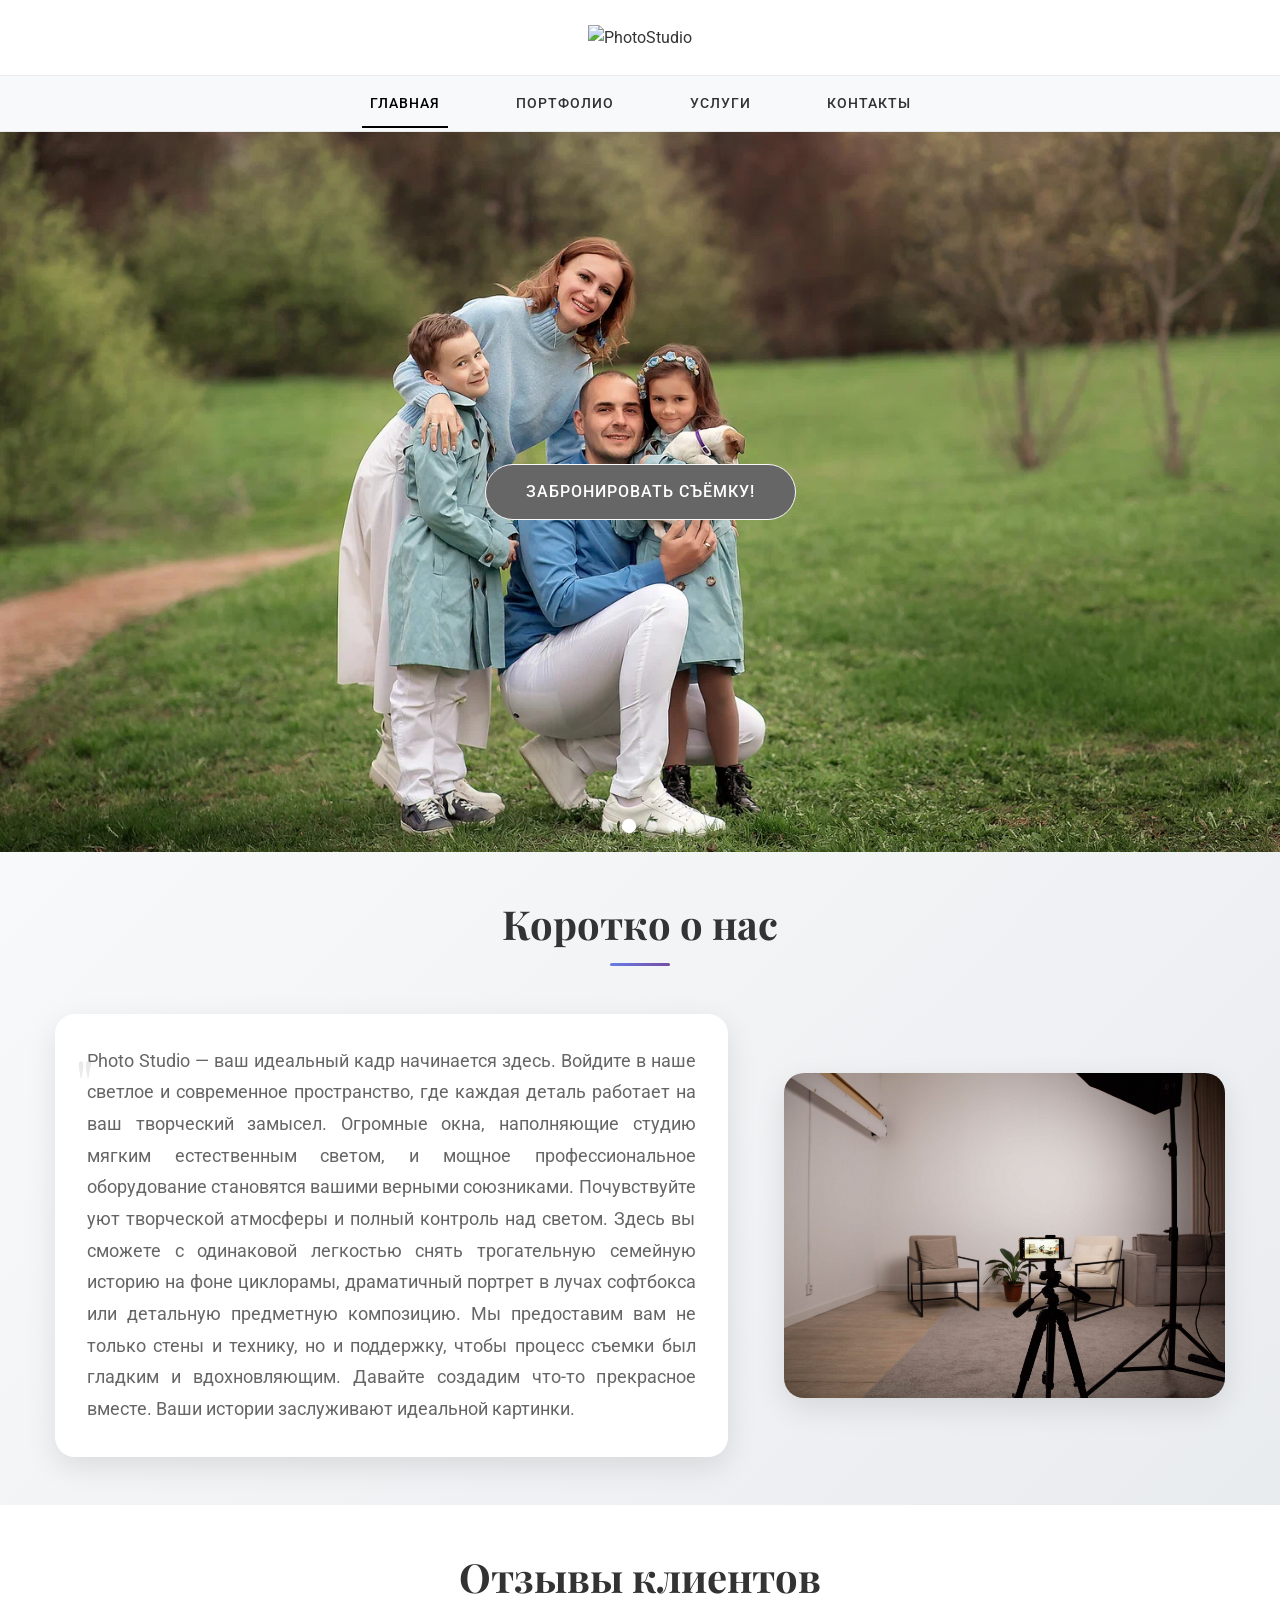
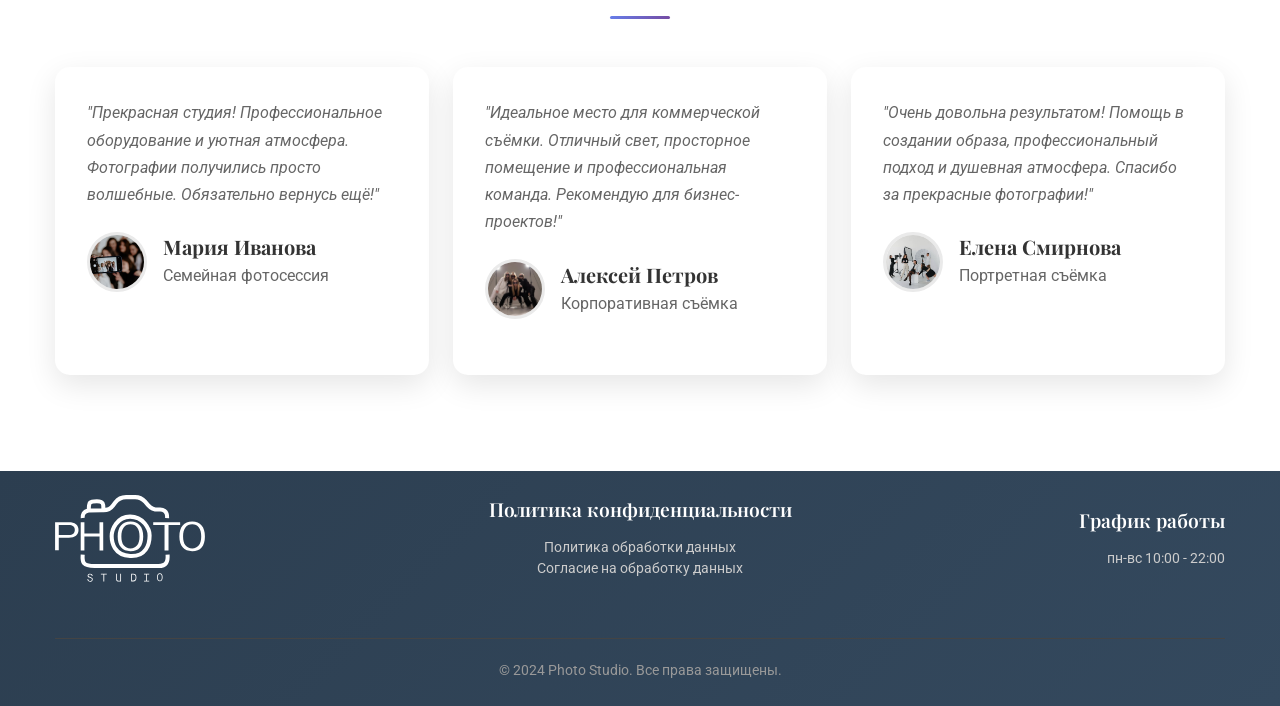
==== commit d40a0d3e: "Add files via upload" ====
--- a/фотостудия/index.html
+++ b/фотостудия/index.html
@@ -2,6 +2,7 @@
 <html lang="ru">
 <head>
     <meta charset="UTF-8">
+    <meta name="viewport" content="width=device-width, initial-scale=1.0, maximum-scale=1.0, user-scalable=no">
     <meta name="viewport" content="width=device-width, initial-scale=1.0">
     <title>Photo Studio - Главная</title>
     <!-- Bootstrap 5 CSS -->
@@ -9,6 +10,7 @@
     <!-- Bootstrap Icons -->
     <link rel="stylesheet" href="https://cdn.jsdelivr.net/npm/bootstrap-icons@1.10.0/font/bootstrap-icons.css">
     <!-- Google Fonts -->
+    <link rel="stylesheet" href="style/mobile.css">
     <link href="https://fonts.googleapis.com/css2?family=Playfair+Display:wght@400;700&family=Roboto:wght@300;400;500&display=swap" rel="stylesheet">
     <link rel="stylesheet" href="style/style.css">
 </head>
--- a/фотостудия/style/mobile.css
+++ b/фотостудия/style/mobile.css
@@ -0,0 +1,42 @@
+/* MOBILE OPTIMIZATIONS */
+@media (max-width: 768px) {
+    /* Улучшаем читаемость текста */
+    body {
+        font-size: 14px;
+        line-height: 1.5;
+    }
+    
+    /* Убираем горизонтальную прокрутку */
+    html, body {
+        max-width: 100%;
+        overflow-x: hidden;
+    }
+    
+    /* Улучшаем touch-цели */
+    .btn, 
+    .nav-link,
+    .filter-btn,
+    .social-link {
+        min-height: 44px;
+        min-width: 44px;
+    }
+    
+    /* Увеличиваем интервалы для удобного нажатия */
+    .form-control,
+    .form-select,
+    textarea {
+        font-size: 16px !important; /* Предотвращает масштабирование iOS */
+    }
+    
+    /* Улучшаем видимость активных элементов */
+    .nav-link.active,
+    .filter-btn.active {
+        font-weight: bold;
+    }
+    
+    /* Оптимизация производительности */
+    .service-card:hover,
+    .portfolio-item:hover {
+        transform: none; /* Отключаем hover-эффекты на мобильных */
+    }
+}
--- a/фотостудия/style/style.css
+++ b/фотостудия/style/style.css
@@ -1,283 +1,76 @@
-/* ===== ОБЩИЕ СТИЛИ ===== */
-:root {--primary-color: #333;--secondary-color: #666;--accent-color: #000;--light-color: #f8f9fa;--border-color: #eaeaea;--text-light: #ccc;--gradient: linear-gradient(135deg, #667eea 0%, #764ba2 100%);
-}* {margin: 0;padding: 0;box-sizing: border-box;
-}body {font-family: 'Roboto', sans-serif;color: var(--primary-color);background-color: #fff;line-height: 1.6;overflow-x: hidden;
-}h1, h2, h3, h4, h5, h6 {font-family: 'Playfair Display', serif;font-weight: 700;
-}/* ===== ШАПКА И НАВИГАЦИЯ ===== */
-.logo {text-align: center;padding: 30px 0;
-}.logo-img {max-width: 200px;height: auto;cursor: pointer;transition: transform 0.3s ease;
-}.logo-img:hover {transform: scale(1.05);
-}.navbar-custom {background-color: var(--light-color);border-top: 1px solid var(--border-color);border-bottom: 1px solid var(--border-color);padding: 0.5rem 0;
-}.navbar-nav {gap: 40px;
-}.navbar-nav .nav-link {color: var(--primary-color);font-weight: 500;text-transform: uppercase;letter-spacing: 1px;font-size: 0.9rem;transition: all 0.3s;margin: 0 10px;position: relative;
-}.navbar-nav .nav-link:hover,
-.navbar-nav .nav-link.active {color: var(--accent-color);
-}.navbar-nav .nav-link::after {content: '';position: absolute;bottom: -5px;left: 50%;width: 0;height: 2px;background: var(--accent-color);transition: all 0.3s;transform: translateX(-50%);
-}.navbar-nav .nav-link:hover::after,
-.navbar-nav .nav-link.active::after {width: 100%;
-}.navbar-toggler {border: none;padding: 4px 8px;
-}.navbar-toggler:focus {box-shadow: none;
-}/* ===== ГЛАВНЫЙ СЛАЙДЕР ===== */
-.hero-section {position: relative;height: 80vh;overflow: hidden;
-}.hero-slide {position: absolute;top: 0;left: 0;width: 100%;height: 100%;background-size: cover;background-position: center;background-repeat: no-repeat;opacity: 0;transition: opacity 1s ease;
-}.hero-slide.active {opacity: 1;
-}
-.hero-content {
-    position: absolute;
-    top: 500px; /* Опускаем на 250px сверху */
-    left: 0;
-    width: 100%;
-    height: calc(100% - 250px); /* Уменьшаем высоту на 250px */
+/* ===== ГЛАВНЫЙ ФАЙЛ СТИЛЕЙ ===== */
+/* Импорт всех частей CSS */
+@import url('base.css');
+@import url('header.css');
+@import url('components.css');
+@import url('forms.css');
+@import url('sections.css');
+@import url('footer.css');
+
+/* Дополнительные глобальные стили */
+.text-block {
     display: flex;
-    align-items: flex-start; /* Меняем на flex-start чтобы контент был вверху */
-    justify-content: center;
-    z-index: 2;
-}.btn-booking {background-color: var(--secondary-color);color: white;padding: 15px 40px;font-weight: 500;letter-spacing: 1px;text-transform: uppercase;transition: all 0.3s;text-decoration: none;display: inline-block;border-radius: 25px;position: relative;overflow: hidden;border: 1px solid var(--light-color);
-}.btn-booking::before {content: '';position: absolute;top: 0;left: -100%;width: 100%;height: 100%;background: linear-gradient(90deg, transparent, rgba(255,255,255,0.2), transparent);transition: left 0.5s;
-}.btn-booking:hover::before {left: 100%;
-}.btn-booking:hover {background-color: #222;transform: translateY(-2px);box-shadow: 0 10px 20px rgba(0,0,0,0.2);color: white;
-}.slide-indicators {position: absolute;bottom: 20px;left: 0;right: 0;display: flex;justify-content: center;gap: 10px;z-index: 3;
-}.slide-indicator {width: 12px;height: 12px;border-radius: 50%;background: rgba(255, 255, 255, 0.5);cursor: pointer;transition: all 0.3s;
-}.slide-indicator.active {background: white;transform: scale(1.2);
-}/* ===== СЕКЦИИ ===== */
-.about-section {padding: 80px 0;text-align: center;background: linear-gradient(135deg, #f8f9fa 0%, #e9ecef 100%);
-}.about-text {max-width: 800px;margin: 0 auto;font-size: 1.1rem;line-height: 1.8;color: var(--secondary-color);text-align: justify;position: relative;padding: 40px;background: white;border-radius: 20px;box-shadow: 0 10px 30px rgba(0,0,0,0.1);
-}.about-text::before {content: '"';font-size: 4rem;color: var(--border-color);position: absolute;top: 10px;left: 20px;font-family: 'Playfair Display', serif;
-}.section-title {text-align: center;margin-bottom: 50px;font-size: 2.5rem;position: relative;
-}.section-title::after {content: '';display: block;width: 60px;height: 3px;background: var(--gradient);margin: 15px auto;border-radius: 2px;
-}/* ===== УСЛУГИ ===== */
-.service-card {background: #fff;border-radius: 20px;overflow: hidden;box-shadow: 0 10px 30px rgba(0,0,0,0.1);transition: all 0.3s ease;height: 100%;margin-bottom: 30px;position: relative;
-}.service-card::before {content: '';position: absolute;top: 0;left: 0;right: 0;height: 4px;background: var(--gradient);transform: scaleX(0);transition: transform 0.3s ease;
-}.service-card:hover::before {transform: scaleX(1);
-}.service-card:hover {transform: translateY(-10px);box-shadow: 0 20px 40px rgba(0,0,0,0.15);
-}.service-image {height: 250px;background: linear-gradient(135deg, #667eea, #764ba2);display: flex;align-items: center;justify-content: center;color: white;font-size: 18px;font-weight: 500;position: relative;overflow: hidden;
-}.service-image i {font-size: 3rem;margin-bottom: 10px;
-}.service-content {padding: 30px 25px;text-align: center;
-}.service-content h3 {font-size: 1.3rem;margin-bottom: 15px;color: var(--primary-color);font-weight: 600;
-}.service-price {font-size: 1.5rem;font-weight: 700;color: var(--accent-color);margin-bottom: 20px;
-}.service-features {list-style: none;padding: 0;margin-bottom: 25px;text-align: left;
-}.service-features li {padding: 5px 0;position: relative;padding-left: 20px;
-}.service-features li::before {content: '✓';position: absolute;left: 0;color: #28a745;font-weight: bold;
-}.service-content .btn-primary {background: var(--gradient);border: none;padding: 12px 30px;border-radius: 25px;font-weight: 500;text-transform: uppercase;letter-spacing: 0.5px;transition: all 0.3s ease;width: 100%;
-}.service-content .btn-primary:hover {transform: translateY(-2px);box-shadow: 0 5px 15px rgba(102, 126, 234, 0.4);
-}/* ===== ПОРТФОЛИО ===== */
-.portfolio {padding: 80px 0;background: var(--light-color);
-}.portfolio-filters {text-align: center;margin-bottom: 40px;
-}.filter-btn {background: none;border: 2px solid var(--border-color);padding: 10px 25px;margin: 0 5px 10px;border-radius: 25px;transition: all 0.3s;font-weight: 500;cursor: pointer;
-}.filter-btn.active,
-.filter-btn:hover {background: var(--gradient);color: white;border-color: transparent;
-}.portfolio-item {background-color: #fff;border-radius: 20px;overflow: hidden;box-shadow: 0 10px 30px rgba(0,0,0,0.1);transition: all 0.3s ease;height: 100%;margin-bottom: 30px;
-}.portfolio-item:hover {transform: translateY(-10px);box-shadow: 0 20px 40px rgba(0,0,0,0.15);
-}.portfolio-image {height: 300px;background: var(--gradient);display: flex;align-items: center;justify-content: center;color: white;font-size: 16px;position: relative;overflow: hidden;
-}.portfolio-image::before {font-size: 3rem;margin-bottom: 10px;
-}.portfolio-info {padding: 25px;text-align: center;
-}.portfolio-info h3 {font-size: 20px;margin-bottom: 10px;color: var(--primary-color);font-weight: 600;
-}.portfolio-info p {color: var(--secondary-color);margin: 0;
-}/* ===== ОТЗЫВЫ ===== */
-.reviews-section {padding: 80px 0;background: white;
-}.review-card {background-color: #fff;border-radius: 15px;padding: 30px;box-shadow: 0 10px 30px rgba(0,0,0,0.1);height: 100%;transition: transform 0.3s;border-left: 4px solid transparent;background: linear-gradient(135deg, #fff 0%, #f8f9fa 100%);
-}.review-card:hover {transform: translateY(-5px);border-left-color: #667eea;
-}.review-text {font-style: italic;margin-bottom: 20px;color: var(--secondary-color);line-height: 1.7;position: relative;
-}.review-text::before {content: '"';font-size: 3rem;color: var(--border-color);position: absolute;top: -10px;left: -10px;font-family: 'Playfair Display', serif;
-}.review-author {display: flex;align-items: center;
-}.author-avatar {width: 60px;height: 60px;border-radius: 50%;object-fit: cover;margin-right: 15px;border: 3px solid var(--border-color);
-}.author-info h5 {margin-bottom: 5px;font-size: 1.1rem;
-}.author-info p {color: var(--secondary-color);margin: 0;font-size: 0.9rem;
-}/* ===== СТРАНИЦА ЗАПИСИ ===== */
-.record-section {padding: 80px 0;background: linear-gradient(135deg, #667eea 0%, #764ba2 100%);min-height: calc(100vh - 200px);display: flex;align-items: center;
-}.record-form {background: white;padding: 50px;border-radius: 20px;box-shadow: 0 20px 40px rgba(0,0,0,0.1);
-}.form-group {margin-bottom: 25px;
-}.form-label {font-weight: 500;margin-bottom: 8px;color: var(--primary-color);
-}.form-control {border: 2px solid var(--border-color);border-radius: 10px;padding: 12px 15px;transition: all 0.3s;
-}.form-control:focus {border-color: #667eea;box-shadow: 0 0 0 0.2rem rgba(102, 126, 234, 0.1);
-}.btn-submit {background: var(--gradient);color: white;padding: 15px 40px;border: none;border-radius: 25px;font-weight: 500;text-transform: uppercase;letter-spacing: 1px;transition: all 0.3s;width: 100%;
-}.btn-submit:hover {transform: translateY(-2px);box-shadow: 0 10px 20px rgba(102, 126, 234, 0.3);
-}/* ===== КОМАНДА ===== */
-.photographers-section {padding: 60px 0 30px;
-}.photographer-card {background: #fff;border-radius: 15px;padding: 25px;margin-bottom: 25px;box-shadow: 0 5px 20px rgba(0,0,0,0.08);border: 1px solid #eaeaea;transition: all 0.3s ease;position: relative;overflow: hidden;
-}.photographer-card::before {content: '';position: absolute;top: 0;left: 0;right: 0;height: 3px;background: var(--gradient);
-}.photographer-card:hover {transform: translateY(-5px);box-shadow: 0 10px 30px rgba(0,0,0,0.12);
-}.photographer-header {display: flex;justify-content: space-between;align-items: center;cursor: pointer;
-}.photographer-name {font-size: 1.3rem;font-weight: 600;color: #333;margin: 0;font-family: 'Playfair Display', serif;
-}.expand-btn {background: none;border: none;font-size: 1.1rem;color: #666;cursor: pointer;transition: color 0.3s;padding: 5px 10px;border-radius: 5px;
-}.expand-btn:hover {color: #333;background-color: #f8f9fa;
-}.photographer-details {margin-top: 20px;padding-top: 20px;border-top: 1px solid #eaeaea;display: none;
-}.photographer-details.show {display: block;animation: fadeIn 0.3s ease;
-}.detail-item {margin-bottom: 12px;display: flex;align-items: center;
-}.detail-icon {width: 20px;margin-right: 10px;color: #667eea;
-}.detail-text {color: #555;line-height: 1.5;
-}.specialties {display: flex;flex-wrap: wrap;gap: 8px;margin-top: 15px;
-}.specialty-tag {background: var(--gradient);color: white;padding: 5px 12px;border-radius: 15px;font-size: 0.85rem;border: none;
-}/* ===== КОНТАКТЫ ===== */
-.contacts-section {padding: 40px 0 80px;
-}.contact-info {margin-bottom: 50px;
-}.contact-item {margin-bottom: 30px;padding: 30px;border-radius: 15px;background: white;transition: all 0.3s ease;box-shadow: 0 5px 15px rgba(0,0,0,0.1);text-align: center;height: 100%;
-}.contact-item:hover {transform: translateY(-5px);box-shadow: 0 15px 30px rgba(0,0,0,0.15);
-}.contact-icon {font-size: 2.5rem;margin-bottom: 20px;color: #667eea;
-}.contact-title {font-size: 1.3rem;font-weight: 600;margin-bottom: 15px;color: #333;
-}.contact-text {color: #666;line-height: 1.6;
-}.contact-link {color: #333;text-decoration: none;transition: color 0.3s;font-weight: 500;
-}.contact-link:hover {color: #667eea;text-decoration: none;
-}.social-links {display: flex;justify-content: center;gap: 15px;margin-top: 20px;
-}.social-link {display: flex;align-items: center;justify-content: center;width: 50px;height: 50px;background: var(--gradient);color: white;border-radius: 50%;text-decoration: none;transition: all 0.3s ease;font-size: 1.2rem;
-}.social-link:hover {transform: translateY(-3px) scale(1.1);box-shadow: 0 10px 20px rgba(102, 126, 234, 0.3);color: white;
-}/* ===== FAQ ===== */
-.accordion-section {margin: 50px 0;
-}.accordion-custom .accordion-item {border: none;margin-bottom: 15px;border-radius: 10px;overflow: hidden;box-shadow: 0 5px 15px rgba(0,0,0,0.1);
-}.accordion-custom .accordion-button {background-color: #f8f9fa;font-weight: 500;padding: 20px;border: none;box-shadow: none;font-size: 1.1rem;
-}.accordion-custom .accordion-button:not(.collapsed) {background-color: #667eea;color: white;
-}.accordion-custom .accordion-body {padding: 20px;background-color: #fff;line-height: 1.7;color: #666;
+    align-items: flex-start;
+    margin-bottom: 2.5rem;
+    padding: 1.875rem;
+    background: white;
+    border-radius: 15px;
+    box-shadow: 0 5px 20px rgba(0, 0, 0, 0.08);
+    transition: var(--transition);
+    opacity: 0;
+    transform: translateY(20px);
 }
 
-
-/* Карта */
-.map-section {
-    margin-top: 50px;
-    border-radius: 15px;
-    overflow: hidden;
-    box-shadow: 0 10px 30px rgba(0,0,0,0.1);
-    height: 400px;
+.text-block.fade-in {
+    opacity: 1;
+    transform: translateY(0);
 }
 
-.map-container {
-    width: 100%;
-    height: 100%;
+.text-block:hover {
+    transform: translateY(-5px);
+    box-shadow: 0 10px 30px rgba(0, 0, 0, 0.12);
 }
 
-#leaflet-map {
-    width: 100%;
-    height: 100%;
-    border-radius: 15px;
-}
-
-/* Кастомная метка для Leaflet */
-.custom-leaflet-marker {
+.text-icon {
+    flex: 0 0 60px;
+    height: 60px;
     background: var(--gradient);
-    border: 3px solid white;
     border-radius: 50%;
-    width: 40px;
-    height: 40px;
     display: flex;
     align-items: center;
     justify-content: center;
-    box-shadow: 0 2px 10px rgba(0,0,0,0.3);
+    margin-right: 1.5625rem;
+    color: white;
+    font-size: 1.5rem;
 }
 
-.custom-leaflet-marker::after {
-    content: '';
-    width: 12px;
-    height: 12px;
-    background: white;
-    border-radius: 50%;
+.text-content h3 {
+    font-family: 'Playfair Display', serif;
+    font-size: 1.5rem;
+    margin-bottom: 0.9375rem;
+    color: var(--primary-color);
+    position: relative;
 }
 
-
-
-
-
-/* ===== ПОДВАЛ ===== */
-.footer {background: linear-gradient(135deg, #2c3e50 0%, #34495e 100%);color: #fff;padding: 50px 0 20px;margin-top: 50px;
-}.footer-container {display: flex;flex-wrap: wrap;justify-content: space-between;max-width: 1200px;margin: 0 auto;padding: 0 20px;gap: 30px;
-}.footer-logo {flex: 0 0 auto;
-}.footer-logo img {max-width: 150px;height: auto;filter: brightness(0) invert(1);cursor: pointer;
-}.footer-section {flex: 1;min-width: 250px;
-}.footer-title {font-size: 1.2rem;font-weight: 600;margin-bottom: 15px;color: #fff;
-}.footer-text {font-size: 14px;line-height: 1.5;color: var(--text-light);margin: 0 0 10px 0;
-}.footer-link {color: var(--text-light);text-decoration: none;transition: color 0.3s;
-}.footer-link:hover {color: #fff;text-decoration: underline;
-}.copyright {text-align: center;width: 100%;margin-top: 30px;padding-top: 20px;border-top: 1px solid #444;color: #999;font-size: 0.9rem;
-}/* ===== АНИМАЦИИ ===== */
-@keyframes fadeIn {from { opacity: 0; transform: translateY(20px); }to { opacity: 1; transform: translateY(0); }
-}.fade-in {animation: fadeIn 0.6s ease-out;
-}@keyframes pulse {0% { transform: scale(1); }50% { transform: scale(1.05); }100% { transform: scale(1); }
-}.pulse {animation: pulse 2s infinite;
-}/* ===== АДАПТИВНОСТЬ ===== */
-@media (max-width: 768px) {.navbar-nav {    gap: 20px;}.hero-section {    height: 60vh;}.footer-container {    flex-direction: column;    text-align: center;    gap: 25px;}.footer-section {    min-width: 100%;}.footer {    padding: 30px 0;}.about-text {    text-align: left;    padding: 30px 20px;}.section-title {    font-size: 2rem;}.service-content {    padding: 25px 20px;}.record-form {    padding: 30px 20px;}.photographer-header {    flex-direction: column;    align-items: flex-start;    gap: 10px;}.expand-btn {    align-self: flex-end;}
-}@media (max-width: 576px) {.portfolio-item {    margin-bottom: 20px;}.section-title {    font-size: 1.8rem;}.btn-booking {    padding: 12px 30px;    font-size: 0.9rem;}.service-image {    height: 200px;}.portfolio-image {    height: 250px;}.service-content h3 {    font-size: 1.1rem;}.contact-item {    padding: 20px 15px;}
-}
-/* Добавьте эти стили в ваш файл style.css */
-
-/* ===== ГЛАВНЫЙ СЛАЙДЕР ===== */
-.hero-title {font-family: 'Playfair Display', serif;font-size: 3rem;color: white;margin-bottom: 1rem;text-shadow: 0 2px 10px rgba(0,0,0,0.5);
-}.hero-subtitle {font-size: 1.2rem;color: white;margin-bottom: 2rem;text-shadow: 0 2px 5px rgba(0,0,0,0.5);
-
-}/* ===== БЛОКИ ТЕКСТА ===== */
-.text-block {display: flex;align-items: flex-start;margin-bottom: 40px;padding: 30px;background: white;border-radius: 15px;box-shadow: 0 5px 20px rgba(0,0,0,0.08);transition: all 0.3s ease;opacity: 0;transform: translateY(20px);
-}.text-block.fade-in {opacity: 1;transform: translateY(0);
-}.text-block:hover {transform: translateY(-5px);box-shadow: 0 10px 30px rgba(0,0,0,0.12);
-}.text-icon {flex: 0 0 60px;height: 60px;background: var(--gradient);border-radius: 50%;display: flex;align-items: center;justify-content: center;margin-right: 25px;color: white;font-size: 1.5rem;
-}.text-content h3 {font-family: 'Playfair Display', serif;font-size: 1.5rem;margin-bottom: 15px;color: var(--primary-color);position: relative;
-}.text-content h3::after {content: '';position: absolute;bottom: -8px;left: 0;width: 40px;height: 3px;background: var(--gradient);border-radius: 2px;
-}.text-content p {color: var(--secondary-color);line-height: 1.7;margin: 0;
-}/* Адаптивность для мобильных устройств */
-@media (max-width: 768px) {.text-block {    flex-direction: column;    text-align: center;    padding: 25px 20px;}.text-icon {    margin-right: 0;    margin-bottom: 20px;}.hero-title {    font-size: 2.2rem;}.hero-subtitle {    font-size: 1rem;}
-}
-/* Стили для изображений в портфолио и услугах */
-.portfolio-image img,
-.service-image img {width: 100%;height: 100%;object-fit: cover;transition: transform 0.3s ease;
-}.portfolio-item:hover .portfolio-image img,
-.service-card:hover .service-image img {transform: scale(1.05);
-}/* Убираем старые иконки и текст из service-image */
-.service-image i,
-.service-image div {display: none;
-}/* Показываем изображения вместо иконок */
-.service-image {position: relative;overflow: hidden;
-}
-/* ===== СЕКЦИЯ "О НАС" С ИЗОБРАЖЕНИЕМ ===== */
-.about-section {
-    padding: 80px 0;
-    background: linear-gradient(135deg, #f8f9fa 0%, #e9ecef 100%);
+.text-content h3::after {
+    content: '';
+    position: absolute;
+    bottom: -8px;
+    left: 0;
+    width: 40px;
+    height: 3px;
+    background: var(--gradient);
+    border-radius: 2px;
 }
 
-.about-text {
-    font-size: 1.1rem;
-    line-height: 1.8;
+.text-content p {
     color: var(--secondary-color);
-    text-align: justify;
-    position: relative;
-    padding: 30px;
-    background: white;
-    border-radius: 20px;
-    box-shadow: 0 10px 30px rgba(0,0,0,0.1);
+    line-height: 1.7;
     margin: 0;
 }
 
-.about-text::before {
-    content: '"';
-    font-size: 4rem;
-    color: var(--border-color);
-    position: absolute;
-    top: 10px;
-    left: 20px;
-    font-family: 'Playfair Display', serif;
+/* Специальные стили для колонок портфолио */
+.portfolio-col {
+    transition: all 0.3s ease;
+    min-height: 1px;
 }
-
-.about-image {
-    padding-left: 30px;
-    text-align: center;
-}
-
-.about-image img {
-    border-radius: 15px;
-    box-shadow: 0 15px 35px rgba(0,0,0,0.15);
-    transition: transform 0.3s ease;
-    max-height: 400px;
-    width: 100%;
-    object-fit: cover;
-}
-
-.about-image img:hover {
-    transform: scale(1.02);
-}
-
-/* Адаптивность для мобильных устройств */
-@media (max-width: 991px) {
-    .about-image {
-        padding-left: 0;
-        padding-top: 30px;
-    }
-    
-    .about-text {
-        padding: 25px 20px;
-    }
-}
